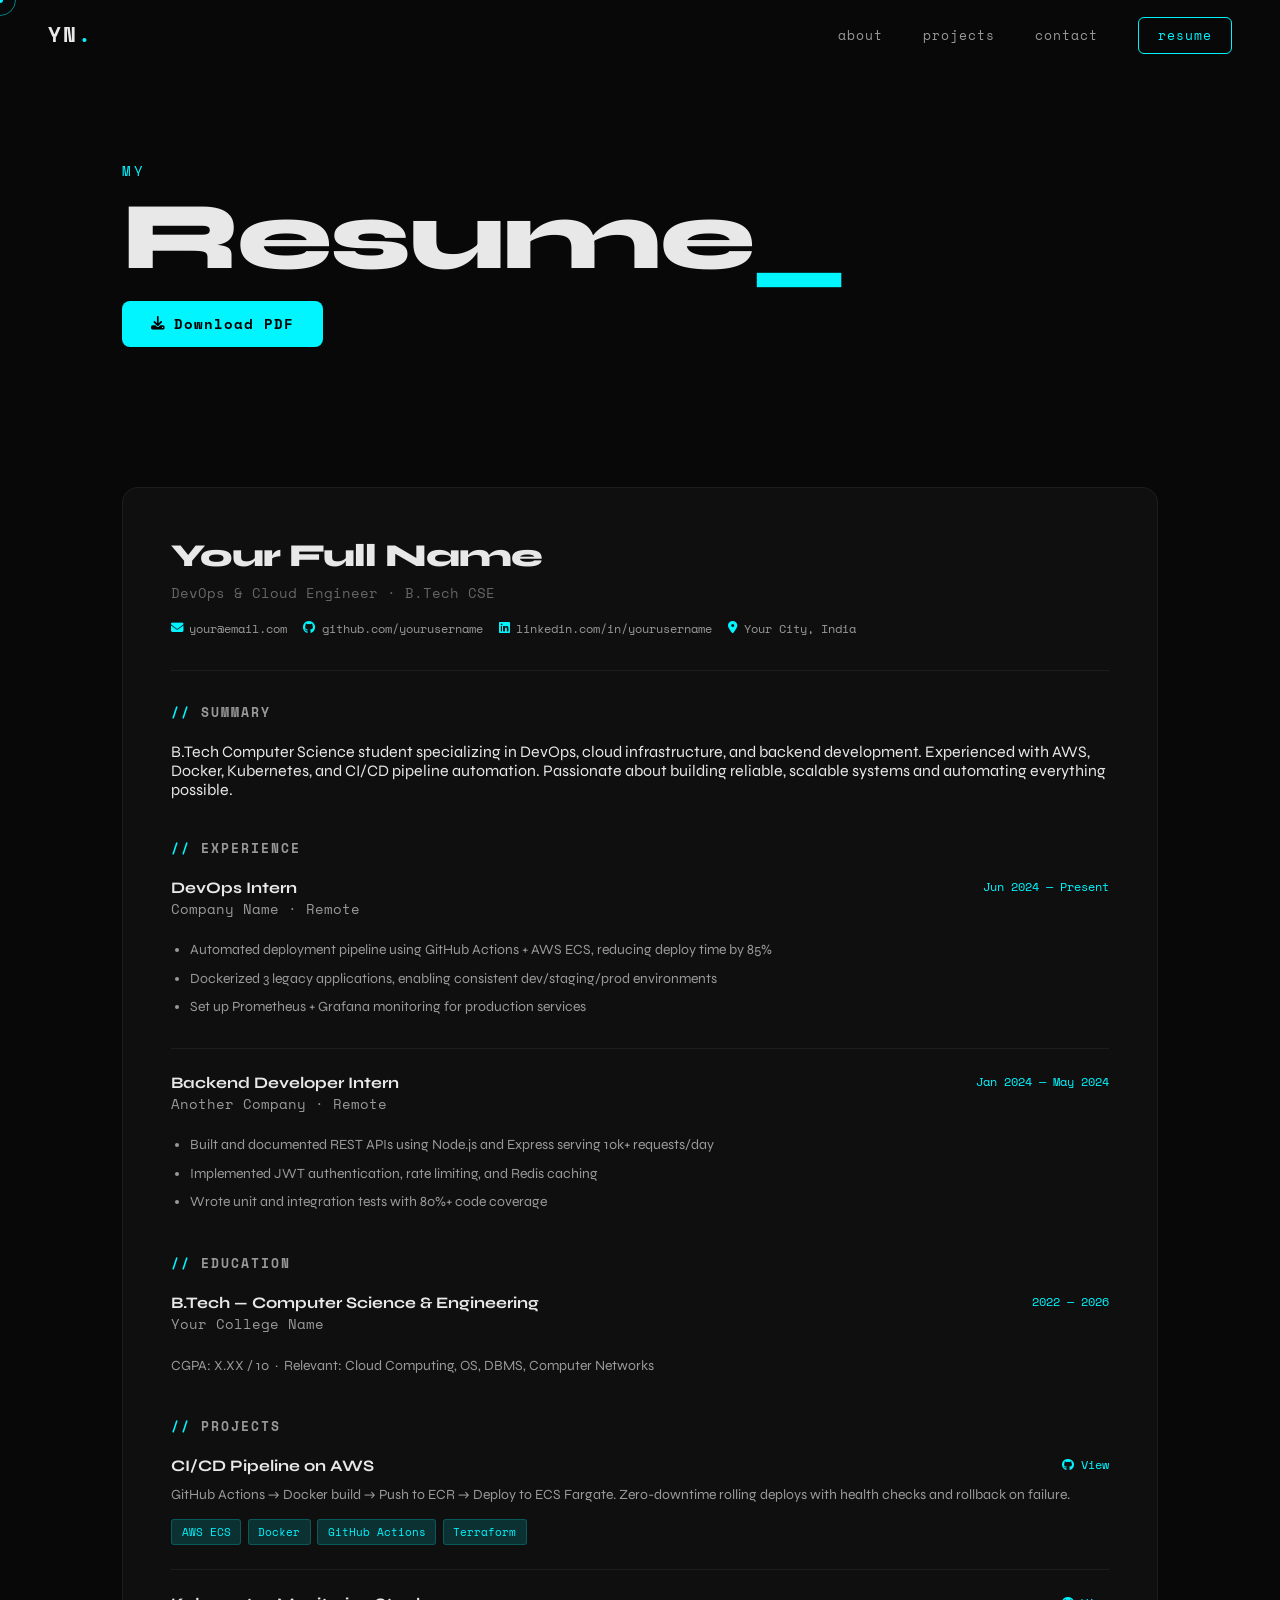
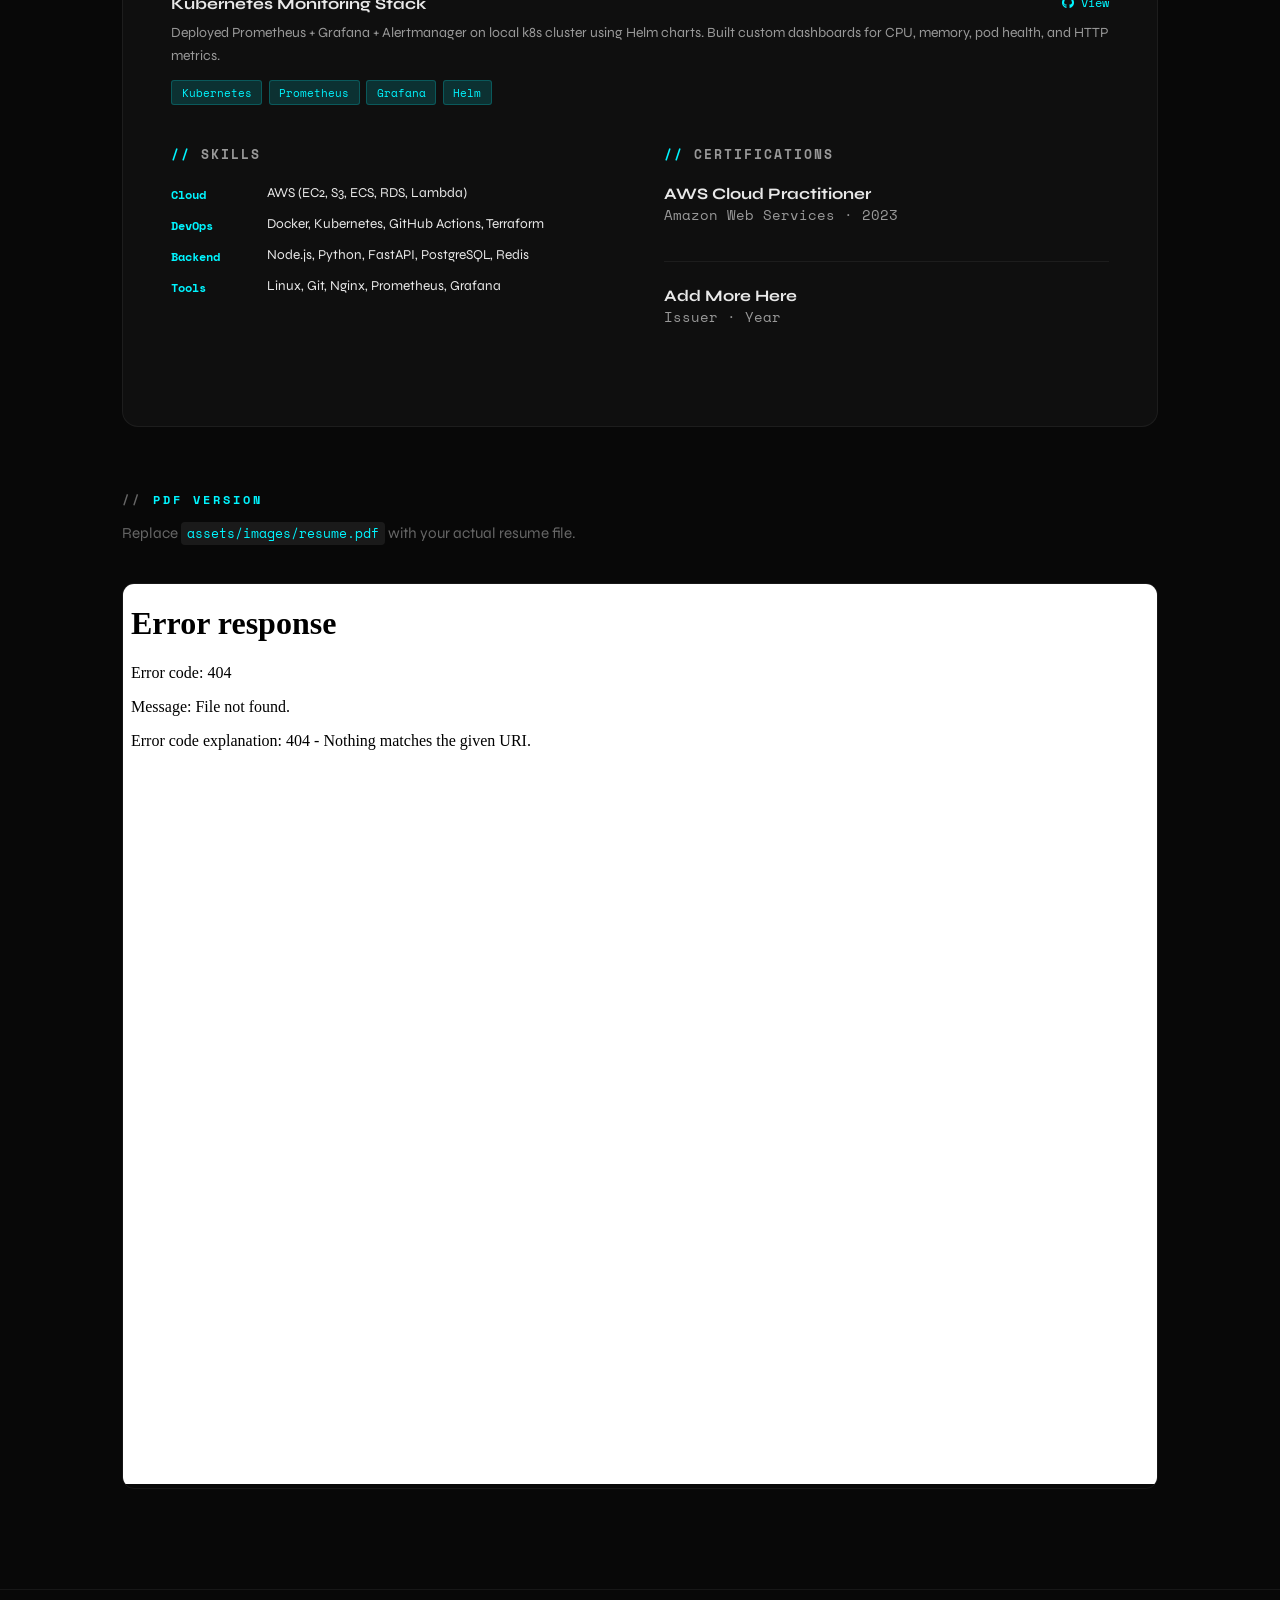
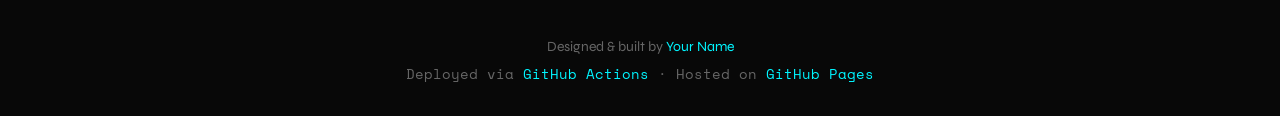
==== resume.html @ 1a499c19 "Update" ====
<!DOCTYPE html>
<html lang="en">
<head>
  <meta charset="UTF-8"/>
  <meta name="viewport" content="width=device-width, initial-scale=1.0"/>
  <title>Resume — Your Name</title>
  <link rel="stylesheet" href="assets/css/style.css"/>
  <link rel="preconnect" href="https://fonts.googleapis.com">
  <link href="https://fonts.googleapis.com/css2?family=Space+Mono:wght@400;700&family=Syne:wght@400;600;700;800&display=swap" rel="stylesheet">
  <link rel="stylesheet" href="https://cdnjs.cloudflare.com/ajax/libs/font-awesome/6.5.0/css/all.min.css"/>
</head>
<body>

  <div class="cursor-dot"></div>
  <div class="cursor-outline"></div>

  <!-- NAV -->
  <nav class="navbar" id="navbar">
    <a href="index.html" class="nav-logo">YN<span class="dot">.</span></a>
    <ul class="nav-links">
      <li><a href="index.html#about">about</a></li>
      <li><a href="index.html#projects">projects</a></li>
      <li><a href="index.html#contact">contact</a></li>
      <li><a href="resume.html" class="nav-resume-btn active">resume</a></li>
    </ul>
    <div class="hamburger" id="hamburger">
      <span></span><span></span><span></span>
    </div>
  </nav>

  <!-- RESUME PAGE HEADER -->
  <div class="resume-page-hero">
    <div class="container">
      <p class="hero-greeting reveal-up">my</p>
      <h1 class="hero-name reveal-up delay-1">Resume<span class="cursor-blink">_</span></h1>
      <a href="assets/images/resume.pdf" download class="btn btn-primary reveal-up delay-2">
        <i class="fas fa-download"></i> Download PDF
      </a>
    </div>
  </div>

  <div class="resume-wrapper">
    <div class="container">

      <!-- ===== HTML RESUME ===== -->
      <div class="resume-html reveal-up">

        <div class="resume-header-card">
          <h2>Your Full Name</h2>
          <p class="resume-role">DevOps & Cloud Engineer · B.Tech CSE</p>
          <div class="resume-contacts">
            <span><i class="fas fa-envelope"></i> your@email.com</span>
            <span><i class="fab fa-github"></i> github.com/yourusername</span>
            <span><i class="fab fa-linkedin"></i> linkedin.com/in/yourusername</span>
            <span><i class="fas fa-map-marker-alt"></i> Your City, India</span>
          </div>
        </div>

        <div class="resume-section">
          <h3 class="resume-section-title"><span class="neon">//</span> Summary</h3>
          <p>B.Tech Computer Science student specializing in DevOps, cloud infrastructure, and backend development. Experienced with AWS, Docker, Kubernetes, and CI/CD pipeline automation. Passionate about building reliable, scalable systems and automating everything possible.</p>
        </div>

        <div class="resume-section">
          <h3 class="resume-section-title"><span class="neon">//</span> Experience</h3>

          <div class="resume-item">
            <div class="resume-item-header">
              <div>
                <h4>DevOps Intern</h4>
                <p class="resume-company">Company Name · Remote</p>
              </div>
              <span class="resume-date">Jun 2024 — Present</span>
            </div>
            <ul>
              <li>Automated deployment pipeline using GitHub Actions + AWS ECS, reducing deploy time by 85%</li>
              <li>Dockerized 3 legacy applications, enabling consistent dev/staging/prod environments</li>
              <li>Set up Prometheus + Grafana monitoring for production services</li>
            </ul>
          </div>

          <div class="resume-item">
            <div class="resume-item-header">
              <div>
                <h4>Backend Developer Intern</h4>
                <p class="resume-company">Another Company · Remote</p>
              </div>
              <span class="resume-date">Jan 2024 — May 2024</span>
            </div>
            <ul>
              <li>Built and documented REST APIs using Node.js and Express serving 10k+ requests/day</li>
              <li>Implemented JWT authentication, rate limiting, and Redis caching</li>
              <li>Wrote unit and integration tests with 80%+ code coverage</li>
            </ul>
          </div>
        </div>

        <div class="resume-section">
          <h3 class="resume-section-title"><span class="neon">//</span> Education</h3>
          <div class="resume-item">
            <div class="resume-item-header">
              <div>
                <h4>B.Tech — Computer Science & Engineering</h4>
                <p class="resume-company">Your College Name</p>
              </div>
              <span class="resume-date">2022 — 2026</span>
            </div>
            <p>CGPA: X.XX / 10 &nbsp;·&nbsp; Relevant: Cloud Computing, OS, DBMS, Computer Networks</p>
          </div>
        </div>

        <div class="resume-section">
          <h3 class="resume-section-title"><span class="neon">//</span> Projects</h3>

          <div class="resume-item">
            <div class="resume-item-header">
              <h4>CI/CD Pipeline on AWS</h4>
              <a href="https://github.com/yourusername/project" target="_blank" class="neon small-link"><i class="fab fa-github"></i> View</a>
            </div>
            <p>GitHub Actions → Docker build → Push to ECR → Deploy to ECS Fargate. Zero-downtime rolling deploys with health checks and rollback on failure.</p>
            <div class="resume-tags"><span>AWS ECS</span><span>Docker</span><span>GitHub Actions</span><span>Terraform</span></div>
          </div>

          <div class="resume-item">
            <div class="resume-item-header">
              <h4>Kubernetes Monitoring Stack</h4>
              <a href="https://github.com/yourusername/project" target="_blank" class="neon small-link"><i class="fab fa-github"></i> View</a>
            </div>
            <p>Deployed Prometheus + Grafana + Alertmanager on local k8s cluster using Helm charts. Built custom dashboards for CPU, memory, pod health, and HTTP metrics.</p>
            <div class="resume-tags"><span>Kubernetes</span><span>Prometheus</span><span>Grafana</span><span>Helm</span></div>
          </div>

        </div>

        <div class="resume-section two-col">
          <div>
            <h3 class="resume-section-title"><span class="neon">//</span> Skills</h3>
            <div class="resume-skills">
              <div class="skill-row"><span class="skill-label">Cloud</span><span>AWS (EC2, S3, ECS, RDS, Lambda)</span></div>
              <div class="skill-row"><span class="skill-label">DevOps</span><span>Docker, Kubernetes, GitHub Actions, Terraform</span></div>
              <div class="skill-row"><span class="skill-label">Backend</span><span>Node.js, Python, FastAPI, PostgreSQL, Redis</span></div>
              <div class="skill-row"><span class="skill-label">Tools</span><span>Linux, Git, Nginx, Prometheus, Grafana</span></div>
            </div>
          </div>
          <div>
            <h3 class="resume-section-title"><span class="neon">//</span> Certifications</h3>
            <div class="resume-item">
              <h4>AWS Cloud Practitioner</h4>
              <p class="resume-company">Amazon Web Services · 2023</p>
            </div>
            <div class="resume-item">
              <h4>Add More Here</h4>
              <p class="resume-company">Issuer · Year</p>
            </div>
          </div>
        </div>

      </div>

      <!-- ===== PDF EMBED ===== -->
      <div class="pdf-section reveal-up">
        <h3 class="section-tag">PDF Version</h3>
        <p class="contact-sub">Replace <code>assets/images/resume.pdf</code> with your actual resume file.</p>
        <div class="pdf-embed-wrapper">
          <iframe
            src="assets/images/resume.pdf"
            class="pdf-embed"
            title="Resume PDF">
            <p>Your browser doesn't support PDF embed. <a href="assets/images/resume.pdf" class="neon">Download it here.</a></p>
          </iframe>
        </div>
      </div>

    </div>
  </div>

  <footer class="footer">
    <div class="container">
      <p>Designed & built by <span class="neon">Your Name</span></p>
      <p class="footer-sub">Deployed via <span class="neon">GitHub Actions</span> · Hosted on <span class="neon">GitHub Pages</span></p>
    </div>
  </footer>

  <script src="assets/js/main.js"></script>
</body>
</html>
---- assets/css/style.css ----
/* =============================================
   PORTFOLIO — Dark Minimal + Neon Cyan
   ============================================= */

:root {
  --bg: #080808;
  --bg2: #0f0f0f;
  --bg3: #141414;
  --surface: #1a1a1a;
  --border: rgba(255, 255, 255, 0.06);
  --text: #e8e8e8;
  --text-muted: #666;
  --text-dim: #999;
  --neon: #00f5ff;
  --neon-dim: rgba(0, 245, 255, 0.15);
  --neon-glow: 0 0 20px rgba(0, 245, 255, 0.4);
  --font-display: 'Syne', sans-serif;
  --font-mono: 'Space Mono', monospace;
  --transition: 0.3s cubic-bezier(0.4, 0, 0.2, 1);
  --radius: 12px;
}

*,
*::before,
*::after {
  box-sizing: border-box;
  margin: 0;
  padding: 0;
}

html {
  scroll-behavior: smooth;
  font-size: 16px;
}

body {
  background: var(--bg);
  color: var(--text);
  font-family: var(--font-display);
  overflow-x: hidden;
  cursor: none;
}

a {
  text-decoration: none;
  color: inherit;
}

ul {
  list-style: none;
}

img {
  max-width: 100%;
  display: block;
}

code {
  font-family: var(--font-mono);
  font-size: 0.85em;
  background: var(--surface);
  padding: 2px 6px;
  border-radius: 4px;
  color: var(--neon);
}

.container {
  max-width: 1100px;
  margin: 0 auto;
  padding: 0 2rem;
}

.section-pad {
  padding: 100px 0;
}

.neon {
  color: var(--neon);
}

/* ===== CUSTOM CURSOR ===== */
.cursor-dot {
  width: 6px;
  height: 6px;
  background: var(--neon);
  border-radius: 50%;
  position: fixed;
  top: 0;
  left: 0;
  pointer-events: none;
  z-index: 9999;
  transform: translate(-50%, -50%);
  transition: none;
  box-shadow: var(--neon-glow);
}

.cursor-outline {
  width: 32px;
  height: 32px;
  border: 1.5px solid rgba(0, 245, 255, 0.5);
  border-radius: 50%;
  position: fixed;
  top: 0;
  left: 0;
  pointer-events: none;
  z-index: 9998;
  transform: translate(-50%, -50%);
  transition: all 0.12s ease;
}

/* ===== NAVBAR ===== */
.navbar {
  position: fixed;
  top: 0;
  left: 0;
  right: 0;
  z-index: 1000;
  display: flex;
  align-items: center;
  justify-content: space-between;
  padding: 1.2rem 3rem;
  background: transparent;
  transition: background var(--transition), backdrop-filter var(--transition), border-bottom var(--transition);
}

.navbar.scrolled {
  background: rgba(8, 8, 8, 0.9);
  backdrop-filter: blur(20px);
  border-bottom: 1px solid var(--border);
}

.nav-logo {
  font-family: var(--font-mono);
  font-size: 1.3rem;
  font-weight: 700;
  letter-spacing: 2px;
  color: var(--text);
}

.nav-logo .dot {
  color: var(--neon);
}

.nav-links {
  display: flex;
  align-items: center;
  gap: 2.5rem;
}

.nav-links a {
  font-family: var(--font-mono);
  font-size: 0.8rem;
  color: var(--text-dim);
  letter-spacing: 1px;
  transition: color var(--transition);
  position: relative;
}

.nav-links a::after {
  content: '';
  position: absolute;
  bottom: -4px;
  left: 0;
  right: 0;
  height: 1px;
  background: var(--neon);
  transform: scaleX(0);
  transition: transform var(--transition);
  transform-origin: left;
}

.nav-links a:hover,
.nav-links a.active {
  color: var(--text);
}

.nav-links a:hover::after {
  transform: scaleX(1);
}

.nav-resume-btn {
  border: 1px solid var(--neon) !important;
  color: var(--neon) !important;
  padding: 0.5rem 1.2rem !important;
  border-radius: 6px;
  transition: background var(--transition), box-shadow var(--transition) !important;
}

.nav-resume-btn:hover {
  background: var(--neon-dim) !important;
  box-shadow: var(--neon-glow) !important;
}

.nav-resume-btn::after {
  display: none !important;
}

.hamburger {
  display: none;
  flex-direction: column;
  gap: 5px;
  cursor: pointer;
}

.hamburger span {
  width: 24px;
  height: 1.5px;
  background: var(--text);
  display: block;
  transition: var(--transition);
}

/* ===== HERO ===== */
.hero {
  position: relative;
  min-height: 100vh;
  display: flex;
  align-items: center;
  overflow: hidden;
  padding: 0 2rem;
}

#particles-canvas {
  position: absolute;
  inset: 0;
  z-index: 0;
  pointer-events: none;
}

.hero-content {
  max-width: 800px;
  margin: 0 auto;
  position: relative;
  z-index: 1;
  padding-top: 80px;
}

.hero-greeting {
  font-family: var(--font-mono);
  font-size: 0.9rem;
  color: var(--neon);
  letter-spacing: 3px;
  text-transform: uppercase;
  margin-bottom: 0.5rem;
}

.hero-name {
  font-family: var(--font-display);
  font-size: clamp(3rem, 8vw, 6rem);
  font-weight: 800;
  line-height: 1.0;
  letter-spacing: -2px;
  color: var(--text);
  margin-bottom: 1rem;
}

.cursor-blink {
  color: var(--neon);
  animation: blink 1s infinite;
}

@keyframes blink {

  0%,
  100% {
    opacity: 1;
  }

  50% {
    opacity: 0;
  }
}

.hero-roles {
  font-family: var(--font-mono);
  font-size: 1.1rem;
  color: var(--text-dim);
  margin-bottom: 1.5rem;
  min-height: 2rem;
}

.typed-text {
  color: var(--neon);
}

.typing-cursor-text::after {
  content: '|';
  animation: blink 0.7s infinite;
  color: var(--neon);
}

.hero-desc {
  max-width: 560px;
  font-size: 1rem;
  color: var(--text-dim);
  line-height: 1.8;
  margin-bottom: 2.5rem;
  font-weight: 400;
}

.hero-cta {
  display: flex;
  gap: 1rem;
  flex-wrap: wrap;
  margin-bottom: 2.5rem;
}

.btn {
  display: inline-flex;
  align-items: center;
  gap: 0.5rem;
  padding: 0.8rem 1.8rem;
  border-radius: 8px;
  font-family: var(--font-mono);
  font-size: 0.85rem;
  font-weight: 700;
  letter-spacing: 1px;
  transition: all var(--transition);
  cursor: pointer;
  border: none;
}

.btn-primary {
  background: var(--neon);
  color: #000;
}

.btn-primary:hover {
  background: #fff;
  box-shadow: 0 0 30px rgba(0, 245, 255, 0.5);
  transform: translateY(-2px);
}

.btn-ghost {
  background: transparent;
  color: var(--neon);
  border: 1px solid var(--neon);
}

.btn-ghost:hover {
  background: var(--neon-dim);
  box-shadow: var(--neon-glow);
  transform: translateY(-2px);
}

.hero-socials {
  display: flex;
  gap: 1.5rem;
}

.hero-socials a {
  font-size: 1.2rem;
  color: var(--text-muted);
  transition: color var(--transition), transform var(--transition);
}

.hero-socials a:hover {
  color: var(--neon);
  transform: translateY(-3px);
}

.scroll-indicator {
  position: absolute;
  bottom: 2.5rem;
  left: 50%;
  transform: translateX(-50%);
  display: flex;
  flex-direction: column;
  align-items: center;
  gap: 0.5rem;
  font-family: var(--font-mono);
  font-size: 0.65rem;
  letter-spacing: 3px;
  color: var(--text-muted);
  text-transform: uppercase;
  z-index: 1;
  animation: fadeInUp 1s 2s both;
}

.scroll-line {
  width: 1px;
  height: 50px;
  background: linear-gradient(to bottom, var(--neon), transparent);
  animation: scrollPulse 2s ease-in-out infinite;
}

@keyframes scrollPulse {

  0%,
  100% {
    opacity: 0.3;
  }

  50% {
    opacity: 1;
  }
}

/* ===== SECTION COMMON ===== */
.section-tag {
  font-family: var(--font-mono);
  font-size: 0.72rem;
  color: var(--neon);
  letter-spacing: 3px;
  text-transform: uppercase;
  margin-bottom: 1rem;
  display: flex;
  align-items: center;
  gap: 0.7rem;
}

.section-tag::before {
  content: '//';
  color: var(--text-muted);
}

.section-title {
  font-size: clamp(1.8rem, 4vw, 2.8rem);
  font-weight: 800;
  letter-spacing: -1px;
  margin-bottom: 3rem;
  line-height: 1.1;
}

/* ===== ABOUT ===== */
.about {
  background: var(--bg);
}

.about-grid {
  display: grid;
  grid-template-columns: 1fr 1fr;
  gap: 5rem;
  align-items: center;
  margin-top: 2rem;
}

.about-text h2 {
  font-size: clamp(1.8rem, 3.5vw, 2.5rem);
  font-weight: 800;
  line-height: 1.2;
  letter-spacing: -1px;
  margin-bottom: 1.5rem;
}

.about-text p {
  color: var(--text-dim);
  line-height: 1.9;
  margin-bottom: 1rem;
  font-size: 0.95rem;
}

.about-stats {
  display: flex;
  gap: 2rem;
  margin-top: 2rem;
  padding-top: 2rem;
  border-top: 1px solid var(--border);
}

.stat {
  display: flex;
  flex-direction: column;
  gap: 0.25rem;
}

.stat-num {
  font-size: 2rem;
  font-weight: 800;
  font-family: var(--font-mono);
}

.stat-label {
  font-size: 0.75rem;
  color: var(--text-muted);
  letter-spacing: 1px;
}

/* Terminal Card */
.terminal-card {
  background: var(--bg3);
  border: 1px solid var(--border);
  border-radius: var(--radius);
  overflow: hidden;
  box-shadow: 0 20px 60px rgba(0, 0, 0, 0.5);
  transition: transform var(--transition), box-shadow var(--transition);
}

.terminal-card:hover {
  transform: translateY(-5px);
  box-shadow: 0 30px 80px rgba(0, 0, 0, 0.6), 0 0 0 1px rgba(0, 245, 255, 0.1);
}

.terminal-header {
  background: #1c1c1c;
  padding: 0.75rem 1rem;
  display: flex;
  align-items: center;
  gap: 0.4rem;
  border-bottom: 1px solid var(--border);
}

.t-dot {
  width: 12px;
  height: 12px;
  border-radius: 50%;
}

.t-dot.red {
  background: #ff5f57;
}

.t-dot.yellow {
  background: #ffbd2e;
}

.t-dot.green {
  background: #28c840;
}

.t-title {
  font-family: var(--font-mono);
  font-size: 0.75rem;
  color: var(--text-muted);
  margin-left: 0.5rem;
}

.terminal-body {
  padding: 1.5rem;
  font-family: var(--font-mono);
  font-size: 0.85rem;
  line-height: 2;
}

.t-prompt {
  color: var(--neon);
  margin-right: 0.5rem;
}

.t-output {
  color: var(--text-dim);
  padding-left: 1.2rem;
}

.t-cursor {
  color: var(--neon);
  animation: blink 1s infinite;
}

/* ===== SKILLS ===== */
.skills {
  background: var(--bg2);
}

.skills-grid {
  display: grid;
  grid-template-columns: repeat(2, 1fr);
  gap: 1.5rem;
}

.skill-category {
  background: var(--surface);
  border: 1px solid var(--border);
  border-radius: var(--radius);
  padding: 1.8rem;
  transition: border-color var(--transition), transform var(--transition);
}

.skill-category:hover {
  border-color: rgba(0, 245, 255, 0.25);
  transform: translateY(-3px);
}

.skill-category h3 {
  font-family: var(--font-mono);
  font-size: 0.8rem;
  color: var(--text-dim);
  letter-spacing: 2px;
  text-transform: uppercase;
  margin-bottom: 1.2rem;
  display: flex;
  align-items: center;
  gap: 0.5rem;
}

.skill-category h3 i {
  color: var(--neon);
  font-size: 0.9rem;
}

.skill-tags {
  display: flex;
  flex-wrap: wrap;
  gap: 0.6rem;
}

.tag {
  font-family: var(--font-mono);
  font-size: 0.75rem;
  padding: 0.35rem 0.8rem;
  border-radius: 4px;
  background: var(--bg3);
  border: 1px solid var(--border);
  color: var(--text-dim);
  transition: all var(--transition);
}

.tag:hover {
  color: var(--text);
  border-color: var(--text-muted);
}

.neon-tag {
  color: var(--neon);
  border-color: rgba(0, 245, 255, 0.3);
  background: rgba(0, 245, 255, 0.05);
}

.neon-tag:hover {
  background: rgba(0, 245, 255, 0.12);
  box-shadow: var(--neon-glow);
}

/* ===== PROJECTS ===== */
.projects {
  background: var(--bg);
}

.projects-grid {
  display: grid;
  grid-template-columns: repeat(auto-fill, minmax(320px, 1fr));
  gap: 1.5rem;
}

.project-card {
  background: var(--surface);
  border: 1px solid var(--border);
  border-radius: var(--radius);
  padding: 2rem;
  transition: border-color var(--transition), transform var(--transition), box-shadow var(--transition);
  display: flex;
  flex-direction: column;
  position: relative;
  overflow: hidden;
}

.project-card::before {
  content: '';
  position: absolute;
  top: 0;
  left: 0;
  right: 0;
  height: 1px;
  background: linear-gradient(to right, transparent, var(--neon), transparent);
  transform: scaleX(0);
  transition: transform 0.4s ease;
}

.project-card:hover {
  border-color: rgba(0, 245, 255, 0.2);
  transform: translateY(-6px);
  box-shadow: 0 20px 50px rgba(0, 0, 0, 0.5);
}

.project-card:hover::before {
  transform: scaleX(1);
}

.project-header {
  display: flex;
  justify-content: space-between;
  align-items: center;
  margin-bottom: 1.2rem;
}

.project-icon {
  font-size: 1.5rem;
  color: var(--neon);
}

.project-links {
  display: flex;
  gap: 0.8rem;
}

.project-links a {
  color: var(--text-muted);
  font-size: 1rem;
  transition: color var(--transition);
}

.project-links a:hover {
  color: var(--neon);
}

.project-title {
  font-size: 1.1rem;
  font-weight: 700;
  margin-bottom: 0.75rem;
  letter-spacing: -0.3px;
}

.project-desc {
  font-size: 0.875rem;
  color: var(--text-dim);
  line-height: 1.7;
  margin-bottom: 1.5rem;
  flex: 1;
}

.project-tags {
  display: flex;
  flex-wrap: wrap;
  gap: 0.5rem;
  margin-top: auto;
}

.project-tags span {
  font-family: var(--font-mono);
  font-size: 0.7rem;
  padding: 0.25rem 0.65rem;
  border-radius: 3px;
  background: var(--neon-dim);
  color: var(--neon);
  border: 1px solid rgba(0, 245, 255, 0.2);
}

.projects-more {
  text-align: center;
  margin-top: 3rem;
}

/* ===== EXPERIENCE / TIMELINE ===== */
.experience {
  background: var(--bg2);
}

.timeline {
  position: relative;
  padding-left: 2rem;
  margin-top: 2rem;
}

.timeline::before {
  content: '';
  position: absolute;
  left: 0;
  top: 0;
  bottom: 0;
  width: 1px;
  background: linear-gradient(to bottom, var(--neon), transparent);
}

.timeline-item {
  position: relative;
  padding-bottom: 3rem;
  padding-left: 2rem;
}

.timeline-dot {
  position: absolute;
  left: -2.4rem;
  top: 0.25rem;
  width: 12px;
  height: 12px;
  border-radius: 50%;
  background: var(--neon);
  box-shadow: 0 0 12px rgba(0, 245, 255, 0.6);
  transition: transform var(--transition);
}

.timeline-item:hover .timeline-dot {
  transform: scale(1.5);
}

.timeline-content {
  background: var(--surface);
  border: 1px solid var(--border);
  border-radius: var(--radius);
  padding: 1.5rem 2rem;
  transition: border-color var(--transition);
}

.timeline-item:hover .timeline-content {
  border-color: rgba(0, 245, 255, 0.2);
}

.timeline-date {
  font-family: var(--font-mono);
  font-size: 0.72rem;
  color: var(--neon);
  letter-spacing: 1px;
  display: block;
  margin-bottom: 0.5rem;
}

.timeline-content h3 {
  font-size: 1.05rem;
  font-weight: 700;
  margin-bottom: 0.25rem;
}

.timeline-company {
  font-family: var(--font-mono);
  font-size: 0.8rem;
  color: var(--text-muted);
  margin-bottom: 0.75rem;
}

.timeline-content p {
  font-size: 0.875rem;
  color: var(--text-dim);
  line-height: 1.7;
  margin-bottom: 1rem;
}

.timeline-tags {
  display: flex;
  flex-wrap: wrap;
  gap: 0.5rem;
}

.timeline-tags span {
  font-family: var(--font-mono);
  font-size: 0.7rem;
  padding: 0.2rem 0.6rem;
  background: var(--bg3);
  border: 1px solid var(--border);
  border-radius: 3px;
  color: var(--text-muted);
}

/* ===== GITHUB STATS ===== */
.github-stats {
  background: var(--bg);
}

.stats-grid {
  display: flex;
  gap: 1.5rem;
  flex-wrap: wrap;
  justify-content: center;
}

.github-stat-img {
  border-radius: var(--radius);
  border: 1px solid var(--border);
  transition: border-color var(--transition);
  max-width: 100%;
}

.github-stat-img:hover {
  border-color: rgba(0, 245, 255, 0.3);
}

/* ===== CONTACT ===== */
.contact {
  background: var(--bg2);
  text-align: center;
}

.contact-sub {
  color: var(--text-muted);
  font-size: 0.95rem;
  margin-bottom: 2.5rem;
}

.contact-links {
  display: flex;
  gap: 1.5rem;
  justify-content: center;
  flex-wrap: wrap;
}

.contact-card {
  display: flex;
  align-items: center;
  gap: 0.75rem;
  padding: 1.2rem 2rem;
  background: var(--surface);
  border: 1px solid var(--border);
  border-radius: var(--radius);
  font-family: var(--font-mono);
  font-size: 0.85rem;
  color: var(--text-dim);
  transition: all var(--transition);
  min-width: 180px;
}

.contact-card i {
  color: var(--neon);
  font-size: 1rem;
}

.contact-card:hover {
  border-color: var(--neon);
  color: var(--text);
  transform: translateY(-3px);
  box-shadow: var(--neon-glow);
}

/* ===== FOOTER ===== */
.footer {
  padding: 3rem 0 2rem;
  text-align: center;
  border-top: 1px solid var(--border);
}

.footer p {
  color: var(--text-muted);
  font-size: 0.875rem;
}

.footer-sub {
  margin-top: 0.5rem;
  font-family: var(--font-mono);
  font-size: 0.75rem;
}

/* ===== RESUME PAGE ===== */
.resume-page-hero {
  padding: 160px 0 80px;
  background: var(--bg);
}

.resume-wrapper {
  padding: 60px 0 100px;
  background: var(--bg);
}

.resume-html {
  background: var(--bg2);
  border: 1px solid var(--border);
  border-radius: 16px;
  padding: 3rem;
  margin-bottom: 4rem;
}

.resume-header-card {
  padding-bottom: 2rem;
  margin-bottom: 2rem;
  border-bottom: 1px solid var(--border);
}

.resume-header-card h2 {
  font-size: 2rem;
  font-weight: 800;
  letter-spacing: -1px;
  margin-bottom: 0.5rem;
}

.resume-role {
  color: var(--text-muted);
  font-family: var(--font-mono);
  font-size: 0.85rem;
  margin-bottom: 1rem;
}

.resume-contacts {
  display: flex;
  flex-wrap: wrap;
  gap: 1rem;
}

.resume-contacts span {
  font-family: var(--font-mono);
  font-size: 0.78rem;
  color: var(--text-dim);
  display: flex;
  align-items: center;
  gap: 0.4rem;
}

.resume-contacts i {
  color: var(--neon);
}

.resume-section {
  margin-bottom: 2.5rem;
}

.resume-section.two-col {
  display: grid;
  grid-template-columns: 1fr 1fr;
  gap: 3rem;
}

.resume-section-title {
  font-family: var(--font-mono);
  font-size: 0.8rem;
  letter-spacing: 2px;
  text-transform: uppercase;
  color: var(--text-dim);
  margin-bottom: 1.25rem;
}

.resume-item {
  margin-bottom: 1.5rem;
  padding-bottom: 1.5rem;
  border-bottom: 1px solid var(--border);
}

.resume-item:last-child {
  border-bottom: none;
  padding-bottom: 0;
  margin-bottom: 0;
}

.resume-item-header {
  display: flex;
  justify-content: space-between;
  align-items: flex-start;
  margin-bottom: 0.5rem;
}

.resume-item h4 {
  font-size: 1rem;
  font-weight: 700;
}

.resume-company {
  font-family: var(--font-mono);
  font-size: 0.78rem;
  color: var(--text-muted);
  margin-bottom: 0.6rem;
}

.resume-date {
  font-family: var(--font-mono);
  font-size: 0.72rem;
  color: var(--neon);
  white-space: nowrap;
  margin-left: 1rem;
}

.small-link {
  font-family: var(--font-mono);
  font-size: 0.75rem;
}

.resume-item ul {
  padding-left: 1.2rem;
  margin-top: 0.5rem;
}

.resume-item ul li {
  font-size: 0.875rem;
  color: var(--text-dim);
  line-height: 1.7;
  margin-bottom: 0.3rem;
  list-style: disc;
}

.resume-item p {
  font-size: 0.875rem;
  color: var(--text-dim);
  line-height: 1.7;
}

.resume-tags {
  display: flex;
  flex-wrap: wrap;
  gap: 0.4rem;
  margin-top: 0.75rem;
}

.resume-tags span {
  font-family: var(--font-mono);
  font-size: 0.7rem;
  padding: 0.2rem 0.6rem;
  border-radius: 3px;
  background: var(--neon-dim);
  color: var(--neon);
  border: 1px solid rgba(0, 245, 255, 0.2);
}

.resume-skills {
  display: flex;
  flex-direction: column;
  gap: 0.75rem;
}

.skill-row {
  display: grid;
  grid-template-columns: 80px 1fr;
  gap: 1rem;
  font-size: 0.85rem;
}

.skill-label {
  color: var(--neon);
  font-family: var(--font-mono);
  font-size: 0.72rem;
  font-weight: 700;
  padding-top: 2px;
}

.pdf-section {
  margin-top: 2rem;
}

.pdf-embed-wrapper {
  margin-top: 1.5rem;
  border-radius: var(--radius);
  overflow: hidden;
  border: 1px solid var(--border);
}

.pdf-embed {
  width: 100%;
  height: 900px;
  border: none;
  background: #fff;
}

/* ===== SCROLL REVEAL ANIMATIONS ===== */
.reveal-up,
.reveal-fade,
.reveal-left,
.reveal-right {
  opacity: 0;
  transition: opacity 0.7s ease, transform 0.7s ease;
}

.reveal-up {
  transform: translateY(40px);
}

.reveal-fade {
  transform: none;
}

.reveal-left {
  transform: translateX(-40px);
}

.reveal-right {
  transform: translateX(40px);
}

.revealed {
  opacity: 1 !important;
  transform: none !important;
}

.delay-1 {
  transition-delay: 0.1s;
}

.delay-2 {
  transition-delay: 0.2s;
}

.delay-3 {
  transition-delay: 0.3s;
}

.delay-4 {
  transition-delay: 0.4s;
}

.delay-5 {
  transition-delay: 0.5s;
}

@keyframes fadeInUp {
  from {
    opacity: 0;
    transform: translateY(20px);
  }

  to {
    opacity: 1;
    transform: translateY(0);
  }
}

/* ===== RESPONSIVE ===== */
@media (max-width: 900px) {
  .about-grid {
    grid-template-columns: 1fr;
    gap: 3rem;
  }

  .skills-grid {
    grid-template-columns: 1fr;
  }

  .resume-section.two-col {
    grid-template-columns: 1fr;
    gap: 2rem;
  }
}

@media (max-width: 700px) {
  .navbar {
    padding: 1rem 1.5rem;
  }

  .nav-links {
    display: none;
    flex-direction: column;
    position: fixed;
    top: 0;
    right: 0;
    bottom: 0;
    width: 70%;
    background: var(--bg2);
    padding: 5rem 2rem;
    gap: 2rem;
    border-left: 1px solid var(--border);
    transform: translateX(100%);
    transition: transform var(--transition);
    z-index: 999;
  }

  .nav-links.open {
    display: flex;
    transform: translateX(0);
  }

  .hamburger {
    display: flex;
    z-index: 1000;
  }

  .section-pad {
    padding: 70px 0;
  }

  .resume-html {
    padding: 1.5rem;
  }

  .hero-name {
    letter-spacing: -1px;
  }

  .about-stats {
    gap: 1.2rem;
  }

  .pdf-embed {
    height: 500px;
  }

  .resume-item-header {
    flex-direction: column;
  }

  .resume-date {
    margin-left: 0;
    margin-top: 0.25rem;
  }
}
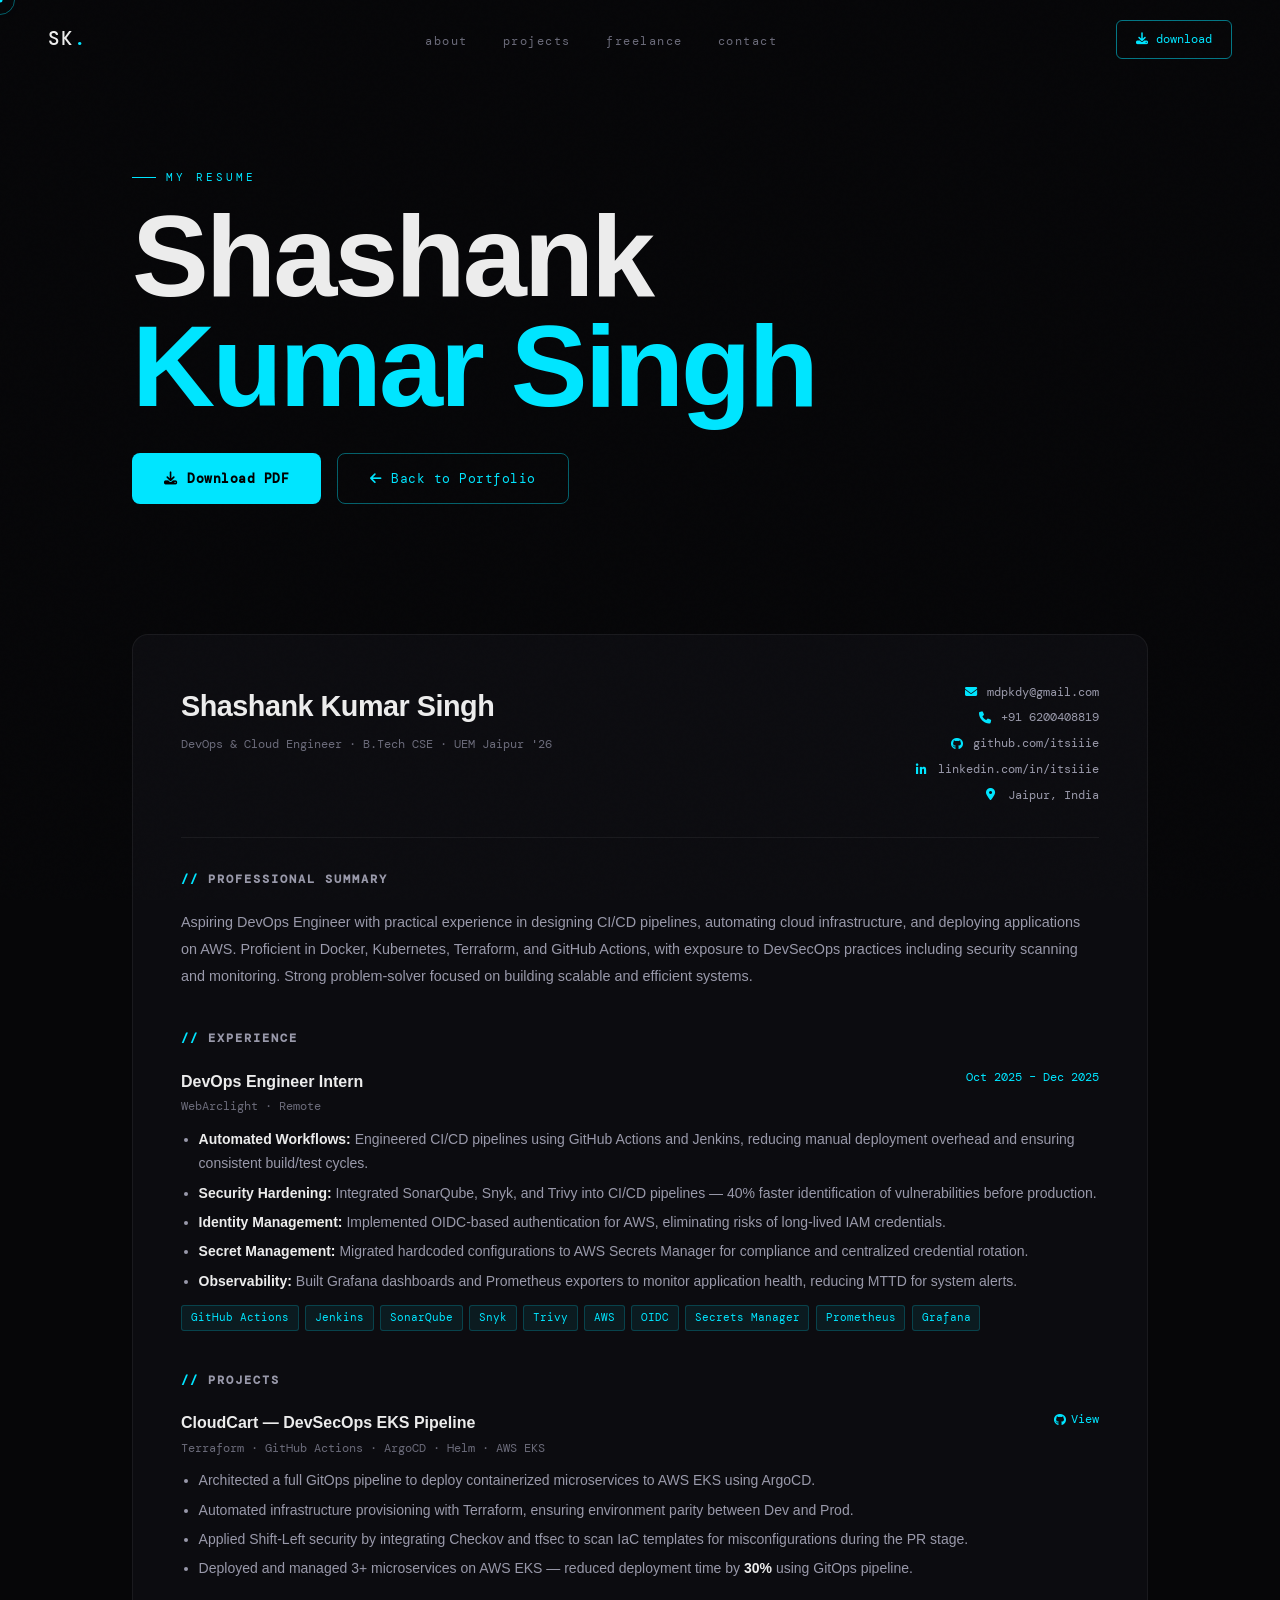
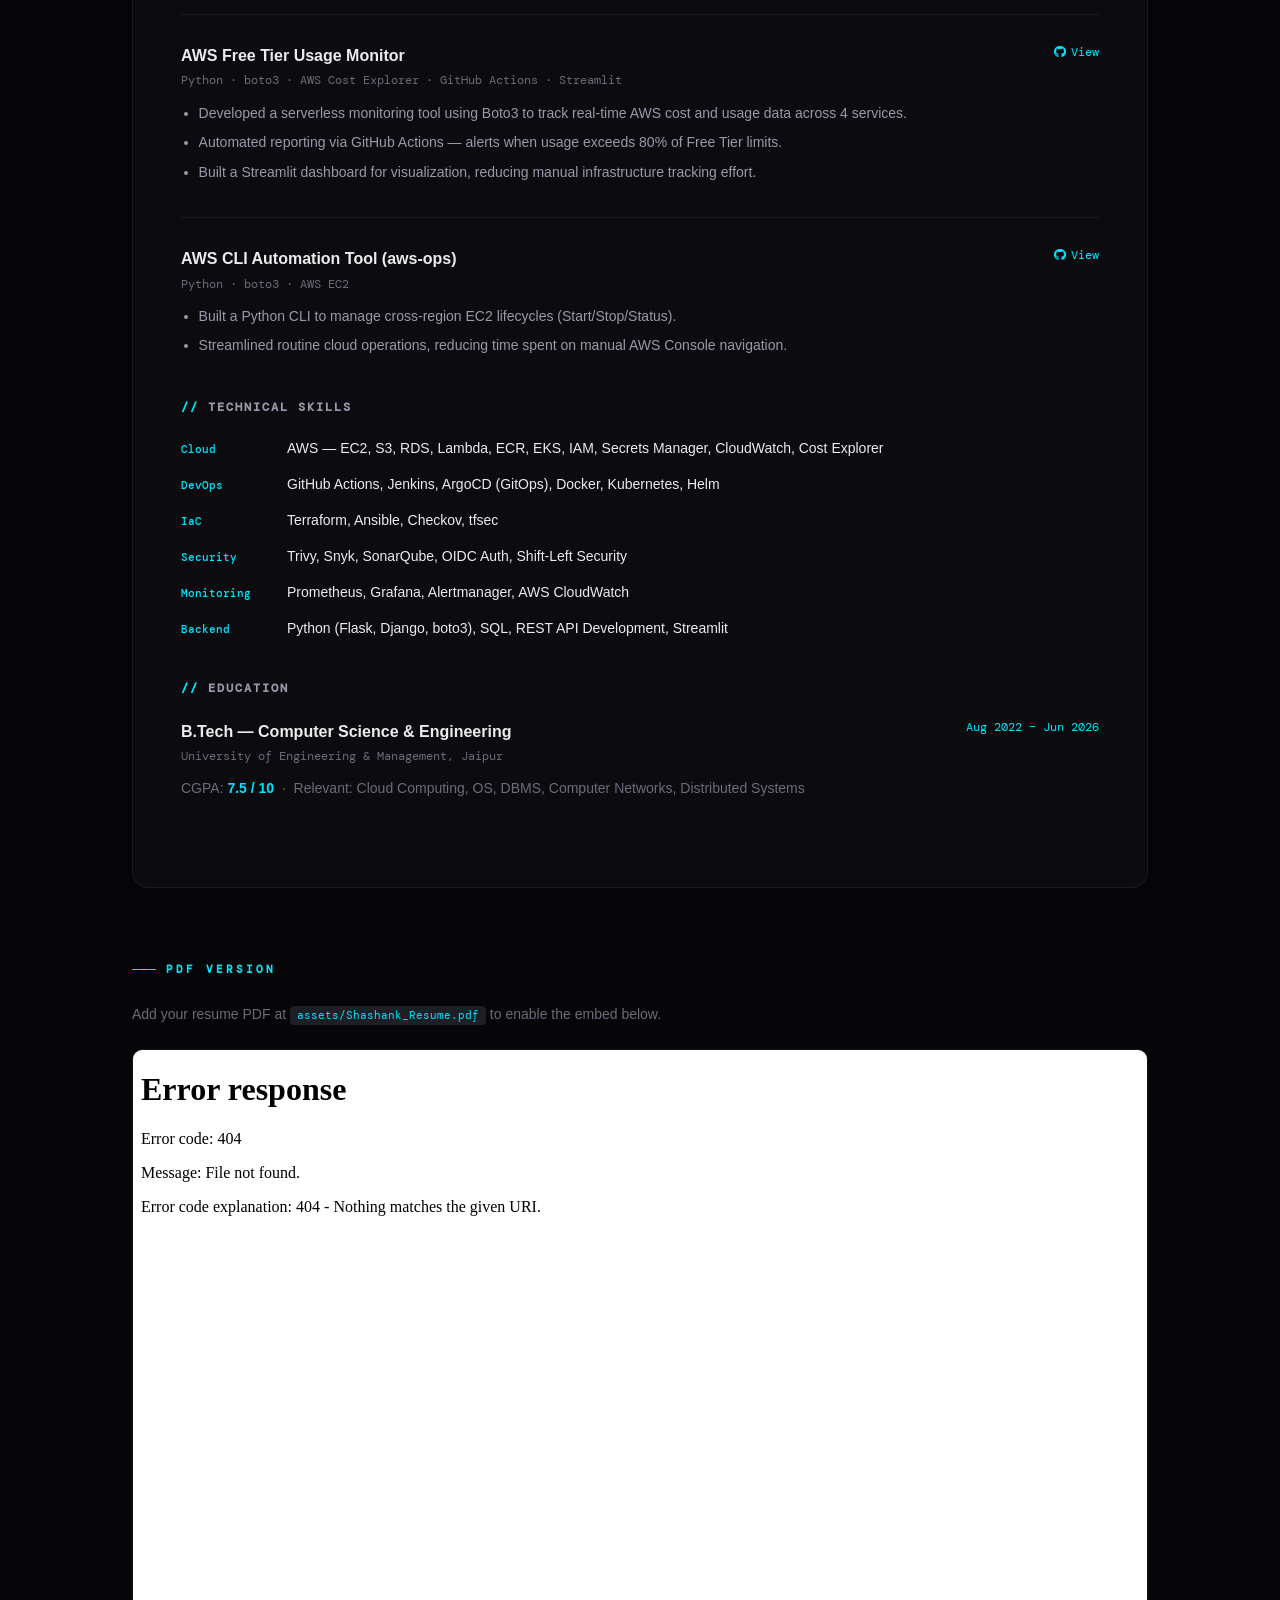
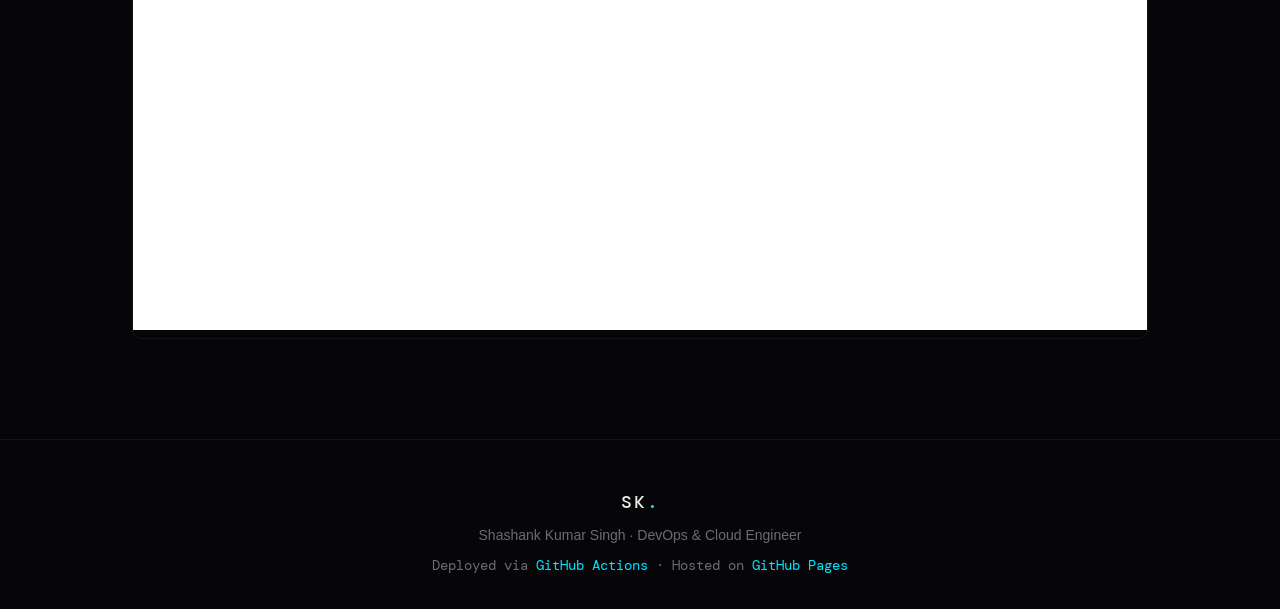
==== commit 55e7dd24: "🚀 launch" ====
--- a/resume.html
+++ b/resume.html
@@ -3,170 +3,215 @@
 <head>
   <meta charset="UTF-8"/>
   <meta name="viewport" content="width=device-width, initial-scale=1.0"/>
-  <title>Resume — Your Name</title>
+  <title>Resume — Shashank Kumar Singh</title>
+  <link rel="preconnect" href="https://fonts.googleapis.com">
+  <link href="https://fonts.googleapis.com/css2?family=DM+Mono:ital,wght@0,300;0,400;0,500;1,400&family=Clash+Display:wght@400;500;600;700&family=Cabinet+Grotesk:wght@300;400;500;700;800&display=swap" rel="stylesheet">
+  <link href="https://api.fontshare.com/v2/css?f[]=clash-display@400,500,600,700&f[]=cabinet-grotesk@300,400,500,700,800&display=swap" rel="stylesheet">
+  <link rel="stylesheet" href="https://cdnjs.cloudflare.com/ajax/libs/font-awesome/6.5.0/css/all.min.css"/>
   <link rel="stylesheet" href="assets/css/style.css"/>
-  <link rel="preconnect" href="https://fonts.googleapis.com">
-  <link href="https://fonts.googleapis.com/css2?family=Space+Mono:wght@400;700&family=Syne:wght@400;600;700;800&display=swap" rel="stylesheet">
-  <link rel="stylesheet" href="https://cdnjs.cloudflare.com/ajax/libs/font-awesome/6.5.0/css/all.min.css"/>
 </head>
 <body>
 
-  <div class="cursor-dot"></div>
-  <div class="cursor-outline"></div>
-
-  <!-- NAV -->
-  <nav class="navbar" id="navbar">
-    <a href="index.html" class="nav-logo">YN<span class="dot">.</span></a>
-    <ul class="nav-links">
+  <div class="noise"></div>
+  <div class="cursor-dot" id="cursorDot"></div>
+  <div class="cursor-ring" id="cursorRing"></div>
+
+  <nav class="nav" id="nav">
+    <a href="index.html" class="nav-brand">SK<span class="accent">.</span></a>
+    <ul class="nav-menu">
       <li><a href="index.html#about">about</a></li>
       <li><a href="index.html#projects">projects</a></li>
+      <li><a href="index.html#freelance">freelance</a></li>
       <li><a href="index.html#contact">contact</a></li>
-      <li><a href="resume.html" class="nav-resume-btn active">resume</a></li>
     </ul>
-    <div class="hamburger" id="hamburger">
-      <span></span><span></span><span></span>
-    </div>
+    <a href="assets/Shashank_Resume.pdf" download class="nav-cta">
+      <i class="fas fa-download"></i> download
+    </a>
+    <button class="nav-burger" id="burger" aria-label="menu">
+      <span></span><span></span>
+    </button>
   </nav>
 
-  <!-- RESUME PAGE HEADER -->
-  <div class="resume-page-hero">
-    <div class="container">
-      <p class="hero-greeting reveal-up">my</p>
-      <h1 class="hero-name reveal-up delay-1">Resume<span class="cursor-blink">_</span></h1>
-      <a href="assets/images/resume.pdf" download class="btn btn-primary reveal-up delay-2">
-        <i class="fas fa-download"></i> Download PDF
-      </a>
+  <!-- RESUME HERO -->
+  <div class="resume-hero">
+    <div class="wrap">
+      <span class="eyebrow reveal">my resume</span>
+      <h1 class="hero-h1 reveal delay-1">Shashank<br/><span class="accent">Kumar Singh</span></h1>
+      <div class="resume-hero-actions reveal delay-2">
+        <a href="assets/Shashank_Resume.pdf" download class="btn-fill">
+          <i class="fas fa-download"></i> Download PDF
+        </a>
+        <a href="index.html" class="btn-outline">
+          <i class="fas fa-arrow-left"></i> Back to Portfolio
+        </a>
+      </div>
     </div>
   </div>
 
-  <div class="resume-wrapper">
-    <div class="container">
-
-      <!-- ===== HTML RESUME ===== -->
-      <div class="resume-html reveal-up">
-
-        <div class="resume-header-card">
-          <h2>Your Full Name</h2>
-          <p class="resume-role">DevOps & Cloud Engineer · B.Tech CSE</p>
-          <div class="resume-contacts">
-            <span><i class="fas fa-envelope"></i> your@email.com</span>
-            <span><i class="fab fa-github"></i> github.com/yourusername</span>
-            <span><i class="fab fa-linkedin"></i> linkedin.com/in/yourusername</span>
-            <span><i class="fas fa-map-marker-alt"></i> Your City, India</span>
-          </div>
-        </div>
-
-        <div class="resume-section">
-          <h3 class="resume-section-title"><span class="neon">//</span> Summary</h3>
-          <p>B.Tech Computer Science student specializing in DevOps, cloud infrastructure, and backend development. Experienced with AWS, Docker, Kubernetes, and CI/CD pipeline automation. Passionate about building reliable, scalable systems and automating everything possible.</p>
-        </div>
-
-        <div class="resume-section">
-          <h3 class="resume-section-title"><span class="neon">//</span> Experience</h3>
-
-          <div class="resume-item">
-            <div class="resume-item-header">
-              <div>
-                <h4>DevOps Intern</h4>
-                <p class="resume-company">Company Name · Remote</p>
-              </div>
-              <span class="resume-date">Jun 2024 — Present</span>
-            </div>
-            <ul>
-              <li>Automated deployment pipeline using GitHub Actions + AWS ECS, reducing deploy time by 85%</li>
-              <li>Dockerized 3 legacy applications, enabling consistent dev/staging/prod environments</li>
-              <li>Set up Prometheus + Grafana monitoring for production services</li>
-            </ul>
-          </div>
-
-          <div class="resume-item">
-            <div class="resume-item-header">
-              <div>
-                <h4>Backend Developer Intern</h4>
-                <p class="resume-company">Another Company · Remote</p>
-              </div>
-              <span class="resume-date">Jan 2024 — May 2024</span>
-            </div>
-            <ul>
-              <li>Built and documented REST APIs using Node.js and Express serving 10k+ requests/day</li>
-              <li>Implemented JWT authentication, rate limiting, and Redis caching</li>
-              <li>Wrote unit and integration tests with 80%+ code coverage</li>
-            </ul>
-          </div>
-        </div>
-
-        <div class="resume-section">
-          <h3 class="resume-section-title"><span class="neon">//</span> Education</h3>
-          <div class="resume-item">
-            <div class="resume-item-header">
+  <div class="resume-page">
+    <div class="wrap">
+
+      <!-- HTML RESUME -->
+      <div class="resume-doc reveal">
+
+        <!-- HEADER -->
+        <div class="rdoc-header">
+          <div>
+            <h2>Shashank Kumar Singh</h2>
+            <p class="rdoc-tagline">DevOps & Cloud Engineer · B.Tech CSE · UEM Jaipur '26</p>
+          </div>
+          <div class="rdoc-contacts">
+            <a href="mailto:mdpkdy@gmail.com"><i class="fas fa-envelope"></i> mdpkdy@gmail.com</a>
+            <a href="tel:+916200408819"><i class="fas fa-phone"></i> +91 6200408819</a>
+            <a href="https://github.com/itsiiie" target="_blank"><i class="fab fa-github"></i> github.com/itsiiie</a>
+            <a href="https://www.linkedin.com/in/itsiiie/" target="_blank"><i class="fab fa-linkedin-in"></i> linkedin.com/in/itsiiie</a>
+            <span><i class="fas fa-map-marker-alt"></i> Jaipur, India</span>
+          </div>
+        </div>
+
+        <!-- SUMMARY -->
+        <div class="rdoc-section">
+          <h3 class="rdoc-title"><span class="accent">//</span> Professional Summary</h3>
+          <p class="rdoc-summary">Aspiring DevOps Engineer with practical experience in designing CI/CD pipelines, automating cloud infrastructure, and deploying applications on AWS. Proficient in Docker, Kubernetes, Terraform, and GitHub Actions, with exposure to DevSecOps practices including security scanning and monitoring. Strong problem-solver focused on building scalable and efficient systems.</p>
+        </div>
+
+        <!-- EXPERIENCE -->
+        <div class="rdoc-section">
+          <h3 class="rdoc-title"><span class="accent">//</span> Experience</h3>
+          <div class="rdoc-item">
+            <div class="rdoc-item-head">
+              <div>
+                <h4>DevOps Engineer Intern</h4>
+                <p class="rdoc-company">WebArclight · Remote</p>
+              </div>
+              <span class="rdoc-date">Oct 2025 – Dec 2025</span>
+            </div>
+            <ul class="rdoc-list">
+              <li><strong>Automated Workflows:</strong> Engineered CI/CD pipelines using GitHub Actions and Jenkins, reducing manual deployment overhead and ensuring consistent build/test cycles.</li>
+              <li><strong>Security Hardening:</strong> Integrated SonarQube, Snyk, and Trivy into CI/CD pipelines — 40% faster identification of vulnerabilities before production.</li>
+              <li><strong>Identity Management:</strong> Implemented OIDC-based authentication for AWS, eliminating risks of long-lived IAM credentials.</li>
+              <li><strong>Secret Management:</strong> Migrated hardcoded configurations to AWS Secrets Manager for compliance and centralized credential rotation.</li>
+              <li><strong>Observability:</strong> Built Grafana dashboards and Prometheus exporters to monitor application health, reducing MTTD for system alerts.</li>
+            </ul>
+            <div class="rdoc-tags">
+              <span>GitHub Actions</span><span>Jenkins</span><span>SonarQube</span><span>Snyk</span><span>Trivy</span><span>AWS</span><span>OIDC</span><span>Secrets Manager</span><span>Prometheus</span><span>Grafana</span>
+            </div>
+          </div>
+        </div>
+
+        <!-- PROJECTS -->
+        <div class="rdoc-section">
+          <h3 class="rdoc-title"><span class="accent">//</span> Projects</h3>
+
+          <div class="rdoc-item">
+            <div class="rdoc-item-head">
+              <div>
+                <h4>CloudCart — DevSecOps EKS Pipeline</h4>
+                <p class="rdoc-company">Terraform · GitHub Actions · ArgoCD · Helm · AWS EKS</p>
+              </div>
+              <a href="https://github.com/itsiiie" target="_blank" class="rdoc-link accent">
+                <i class="fab fa-github"></i> View
+              </a>
+            </div>
+            <ul class="rdoc-list">
+              <li>Architected a full GitOps pipeline to deploy containerized microservices to AWS EKS using ArgoCD.</li>
+              <li>Automated infrastructure provisioning with Terraform, ensuring environment parity between Dev and Prod.</li>
+              <li>Applied Shift-Left security by integrating Checkov and tfsec to scan IaC templates for misconfigurations during the PR stage.</li>
+              <li>Deployed and managed 3+ microservices on AWS EKS — reduced deployment time by <strong>30%</strong> using GitOps pipeline.</li>
+            </ul>
+          </div>
+
+          <div class="rdoc-item">
+            <div class="rdoc-item-head">
+              <div>
+                <h4>AWS Free Tier Usage Monitor</h4>
+                <p class="rdoc-company">Python · boto3 · AWS Cost Explorer · GitHub Actions · Streamlit</p>
+              </div>
+              <a href="https://github.com/itsiiie" target="_blank" class="rdoc-link accent">
+                <i class="fab fa-github"></i> View
+              </a>
+            </div>
+            <ul class="rdoc-list">
+              <li>Developed a serverless monitoring tool using Boto3 to track real-time AWS cost and usage data across 4 services.</li>
+              <li>Automated reporting via GitHub Actions — alerts when usage exceeds 80% of Free Tier limits.</li>
+              <li>Built a Streamlit dashboard for visualization, reducing manual infrastructure tracking effort.</li>
+            </ul>
+          </div>
+
+          <div class="rdoc-item">
+            <div class="rdoc-item-head">
+              <div>
+                <h4>AWS CLI Automation Tool (aws-ops)</h4>
+                <p class="rdoc-company">Python · boto3 · AWS EC2</p>
+              </div>
+              <a href="https://github.com/itsiiie" target="_blank" class="rdoc-link accent">
+                <i class="fab fa-github"></i> View
+              </a>
+            </div>
+            <ul class="rdoc-list">
+              <li>Built a Python CLI to manage cross-region EC2 lifecycles (Start/Stop/Status).</li>
+              <li>Streamlined routine cloud operations, reducing time spent on manual AWS Console navigation.</li>
+            </ul>
+          </div>
+        </div>
+
+        <!-- SKILLS -->
+        <div class="rdoc-section">
+          <h3 class="rdoc-title"><span class="accent">//</span> Technical Skills</h3>
+          <div class="rdoc-skills">
+            <div class="rdoc-skill-row">
+              <span class="rdoc-skill-cat">Cloud</span>
+              <span>AWS — EC2, S3, RDS, Lambda, ECR, EKS, IAM, Secrets Manager, CloudWatch, Cost Explorer</span>
+            </div>
+            <div class="rdoc-skill-row">
+              <span class="rdoc-skill-cat">DevOps</span>
+              <span>GitHub Actions, Jenkins, ArgoCD (GitOps), Docker, Kubernetes, Helm</span>
+            </div>
+            <div class="rdoc-skill-row">
+              <span class="rdoc-skill-cat">IaC</span>
+              <span>Terraform, Ansible, Checkov, tfsec</span>
+            </div>
+            <div class="rdoc-skill-row">
+              <span class="rdoc-skill-cat">Security</span>
+              <span>Trivy, Snyk, SonarQube, OIDC Auth, Shift-Left Security</span>
+            </div>
+            <div class="rdoc-skill-row">
+              <span class="rdoc-skill-cat">Monitoring</span>
+              <span>Prometheus, Grafana, Alertmanager, AWS CloudWatch</span>
+            </div>
+            <div class="rdoc-skill-row">
+              <span class="rdoc-skill-cat">Backend</span>
+              <span>Python (Flask, Django, boto3), SQL, REST API Development, Streamlit</span>
+            </div>
+          </div>
+        </div>
+
+        <!-- EDUCATION -->
+        <div class="rdoc-section">
+          <h3 class="rdoc-title"><span class="accent">//</span> Education</h3>
+          <div class="rdoc-item">
+            <div class="rdoc-item-head">
               <div>
                 <h4>B.Tech — Computer Science & Engineering</h4>
-                <p class="resume-company">Your College Name</p>
-              </div>
-              <span class="resume-date">2022 — 2026</span>
-            </div>
-            <p>CGPA: X.XX / 10 &nbsp;·&nbsp; Relevant: Cloud Computing, OS, DBMS, Computer Networks</p>
-          </div>
-        </div>
-
-        <div class="resume-section">
-          <h3 class="resume-section-title"><span class="neon">//</span> Projects</h3>
-
-          <div class="resume-item">
-            <div class="resume-item-header">
-              <h4>CI/CD Pipeline on AWS</h4>
-              <a href="https://github.com/yourusername/project" target="_blank" class="neon small-link"><i class="fab fa-github"></i> View</a>
-            </div>
-            <p>GitHub Actions → Docker build → Push to ECR → Deploy to ECS Fargate. Zero-downtime rolling deploys with health checks and rollback on failure.</p>
-            <div class="resume-tags"><span>AWS ECS</span><span>Docker</span><span>GitHub Actions</span><span>Terraform</span></div>
-          </div>
-
-          <div class="resume-item">
-            <div class="resume-item-header">
-              <h4>Kubernetes Monitoring Stack</h4>
-              <a href="https://github.com/yourusername/project" target="_blank" class="neon small-link"><i class="fab fa-github"></i> View</a>
-            </div>
-            <p>Deployed Prometheus + Grafana + Alertmanager on local k8s cluster using Helm charts. Built custom dashboards for CPU, memory, pod health, and HTTP metrics.</p>
-            <div class="resume-tags"><span>Kubernetes</span><span>Prometheus</span><span>Grafana</span><span>Helm</span></div>
-          </div>
-
-        </div>
-
-        <div class="resume-section two-col">
-          <div>
-            <h3 class="resume-section-title"><span class="neon">//</span> Skills</h3>
-            <div class="resume-skills">
-              <div class="skill-row"><span class="skill-label">Cloud</span><span>AWS (EC2, S3, ECS, RDS, Lambda)</span></div>
-              <div class="skill-row"><span class="skill-label">DevOps</span><span>Docker, Kubernetes, GitHub Actions, Terraform</span></div>
-              <div class="skill-row"><span class="skill-label">Backend</span><span>Node.js, Python, FastAPI, PostgreSQL, Redis</span></div>
-              <div class="skill-row"><span class="skill-label">Tools</span><span>Linux, Git, Nginx, Prometheus, Grafana</span></div>
-            </div>
-          </div>
-          <div>
-            <h3 class="resume-section-title"><span class="neon">//</span> Certifications</h3>
-            <div class="resume-item">
-              <h4>AWS Cloud Practitioner</h4>
-              <p class="resume-company">Amazon Web Services · 2023</p>
-            </div>
-            <div class="resume-item">
-              <h4>Add More Here</h4>
-              <p class="resume-company">Issuer · Year</p>
-            </div>
+                <p class="rdoc-company">University of Engineering & Management, Jaipur</p>
+              </div>
+              <span class="rdoc-date">Aug 2022 – Jun 2026</span>
+            </div>
+            <p style="color:var(--muted); font-size:0.875rem;">CGPA: <strong style="color:var(--accent)">7.5 / 10</strong> &nbsp;·&nbsp; Relevant: Cloud Computing, OS, DBMS, Computer Networks, Distributed Systems</p>
           </div>
         </div>
 
       </div>
 
-      <!-- ===== PDF EMBED ===== -->
-      <div class="pdf-section reveal-up">
-        <h3 class="section-tag">PDF Version</h3>
-        <p class="contact-sub">Replace <code>assets/images/resume.pdf</code> with your actual resume file.</p>
-        <div class="pdf-embed-wrapper">
-          <iframe
-            src="assets/images/resume.pdf"
-            class="pdf-embed"
-            title="Resume PDF">
-            <p>Your browser doesn't support PDF embed. <a href="assets/images/resume.pdf" class="neon">Download it here.</a></p>
+      <!-- PDF EMBED -->
+      <div class="pdf-block reveal">
+        <h3 class="eyebrow" style="margin-bottom:1.5rem;">PDF Version</h3>
+        <p style="color:var(--muted); font-size:0.875rem; margin-bottom:1.5rem;">
+          Add your resume PDF at <code>assets/Shashank_Resume.pdf</code> to enable the embed below.
+        </p>
+        <div class="pdf-frame-wrap">
+          <iframe src="assets/Shashank_Resume.pdf" class="pdf-frame" title="Shashank Kumar Singh — Resume">
+            <p>PDF not loading? <a href="assets/Shashank_Resume.pdf" class="accent">Download it here</a>.</p>
           </iframe>
         </div>
       </div>
@@ -175,9 +220,12 @@
   </div>
 
   <footer class="footer">
-    <div class="container">
-      <p>Designed & built by <span class="neon">Your Name</span></p>
-      <p class="footer-sub">Deployed via <span class="neon">GitHub Actions</span> · Hosted on <span class="neon">GitHub Pages</span></p>
+    <div class="wrap footer-inner">
+      <span class="footer-brand">SK<span class="accent">.</span></span>
+      <p>Shashank Kumar Singh · DevOps & Cloud Engineer</p>
+      <p class="footer-meta">
+        Deployed via <span class="accent">GitHub Actions</span> · Hosted on <span class="accent">GitHub Pages</span>
+      </p>
     </div>
   </footer>
 
--- a/assets/css/style.css
+++ b/assets/css/style.css
@@ -1,23 +1,29 @@
-/* =============================================
-   PORTFOLIO — Dark Minimal + Neon Cyan
-   ============================================= */
+/* ====================================================
+   SHASHANK KUMAR SINGH — Portfolio CSS
+   Dark Minimal · Neon Cyan · Refined Brutalism
+   ==================================================== */
 
 :root {
-  --bg: #080808;
-  --bg2: #0f0f0f;
-  --bg3: #141414;
-  --surface: #1a1a1a;
+  --bg: #060608;
+  --bg2: #0c0c10;
+  --bg3: #111116;
+  --surface: #16161c;
+  --surface2: #1e1e26;
   --border: rgba(255, 255, 255, 0.06);
-  --text: #e8e8e8;
-  --text-muted: #666;
-  --text-dim: #999;
-  --neon: #00f5ff;
-  --neon-dim: rgba(0, 245, 255, 0.15);
-  --neon-glow: 0 0 20px rgba(0, 245, 255, 0.4);
-  --font-display: 'Syne', sans-serif;
-  --font-mono: 'Space Mono', monospace;
-  --transition: 0.3s cubic-bezier(0.4, 0, 0.2, 1);
-  --radius: 12px;
+  --border2: rgba(255, 255, 255, 0.1);
+  --text: #ececec;
+  --muted: #6b6b7a;
+  --dim: #9999aa;
+  --accent: #00e5ff;
+  --accent2: #00b4cc;
+  --glow: 0 0 24px rgba(0, 229, 255, 0.35);
+  --glow-sm: 0 0 10px rgba(0, 229, 255, 0.25);
+  --font-head: 'Clash Display', 'Cabinet Grotesk', sans-serif;
+  --font-body: 'Cabinet Grotesk', sans-serif;
+  --font-mono: 'DM Mono', monospace;
+  --ease: cubic-bezier(0.4, 0, 0.2, 1);
+  --ease-out: cubic-bezier(0, 0, 0.2, 1);
+  --r: 10px;
 }
 
 *,
@@ -30,15 +36,17 @@
 
 html {
   scroll-behavior: smooth;
-  font-size: 16px;
 }
 
 body {
   background: var(--bg);
   color: var(--text);
-  font-family: var(--font-display);
+  font-family: var(--font-body);
+  font-size: 16px;
+  line-height: 1.6;
   overflow-x: hidden;
   cursor: none;
+  -webkit-font-smoothing: antialiased;
 }
 
 a {
@@ -55,61 +63,92 @@
   display: block;
 }
 
+strong {
+  color: var(--text);
+}
+
+em {
+  color: var(--accent);
+  font-style: normal;
+}
+
 code {
   font-family: var(--font-mono);
-  font-size: 0.85em;
-  background: var(--surface);
-  padding: 2px 6px;
+  font-size: 0.82em;
+  background: var(--surface2);
+  padding: 2px 7px;
   border-radius: 4px;
-  color: var(--neon);
-}
-
-.container {
-  max-width: 1100px;
+  color: var(--accent);
+}
+
+.wrap {
+  max-width: 1080px;
   margin: 0 auto;
   padding: 0 2rem;
 }
 
-.section-pad {
-  padding: 100px 0;
-}
-
-.neon {
-  color: var(--neon);
-}
-
-/* ===== CUSTOM CURSOR ===== */
+.section {
+  padding: 110px 0;
+}
+
+.section.alt {
+  background: var(--bg2);
+}
+
+.accent {
+  color: var(--accent);
+}
+
+/* ===== NOISE TEXTURE ===== */
+.noise {
+  position: fixed;
+  inset: 0;
+  z-index: 9999;
+  pointer-events: none;
+  background-image: url("data:image/svg+xml,%3Csvg viewBox='0 0 256 256' xmlns='http://www.w3.org/2000/svg'%3E%3Cfilter id='noise'%3E%3CfeTurbulence type='fractalNoise' baseFrequency='0.9' numOctaves='4' stitchTiles='stitch'/%3E%3C/filter%3E%3Crect width='100%25' height='100%25' filter='url(%23noise)' opacity='1'/%3E%3C/svg%3E");
+  opacity: 0.022;
+  mix-blend-mode: overlay;
+}
+
+/* ===== CURSOR ===== */
 .cursor-dot {
-  width: 6px;
-  height: 6px;
-  background: var(--neon);
+  width: 5px;
+  height: 5px;
+  background: var(--accent);
   border-radius: 50%;
   position: fixed;
   top: 0;
   left: 0;
+  transform: translate(-50%, -50%);
   pointer-events: none;
-  z-index: 9999;
-  transform: translate(-50%, -50%);
-  transition: none;
-  box-shadow: var(--neon-glow);
-}
-
-.cursor-outline {
-  width: 32px;
-  height: 32px;
-  border: 1.5px solid rgba(0, 245, 255, 0.5);
+  z-index: 10000;
+  box-shadow: var(--glow);
+  transition: width 0.2s, height 0.2s, background 0.2s;
+}
+
+.cursor-ring {
+  width: 30px;
+  height: 30px;
+  border: 1px solid rgba(0, 229, 255, 0.4);
   border-radius: 50%;
   position: fixed;
   top: 0;
   left: 0;
+  transform: translate(-50%, -50%);
   pointer-events: none;
-  z-index: 9998;
-  transform: translate(-50%, -50%);
-  transition: all 0.12s ease;
+  z-index: 9999;
+  transition: transform 0.08s linear, width 0.25s var(--ease), height 0.25s var(--ease), border-color 0.25s;
+}
+
+.cursor-ring.hover {
+  width: 44px;
+  height: 44px;
+  border-color: var(--accent);
+  box-shadow: var(--glow-sm);
 }
 
 /* ===== NAVBAR ===== */
-.navbar {
+.nav {
   position: fixed;
   top: 0;
   left: 0;
@@ -118,145 +157,321 @@
   display: flex;
   align-items: center;
   justify-content: space-between;
-  padding: 1.2rem 3rem;
-  background: transparent;
-  transition: background var(--transition), backdrop-filter var(--transition), border-bottom var(--transition);
-}
-
-.navbar.scrolled {
-  background: rgba(8, 8, 8, 0.9);
-  backdrop-filter: blur(20px);
+  padding: 1.25rem 3rem;
+  transition: background 0.4s, backdrop-filter 0.4s, border-bottom 0.4s;
+}
+
+.nav.solid {
+  background: rgba(6, 6, 8, 0.85);
+  backdrop-filter: blur(24px);
   border-bottom: 1px solid var(--border);
 }
 
-.nav-logo {
-  font-family: var(--font-mono);
-  font-size: 1.3rem;
-  font-weight: 700;
+.nav-brand {
+  font-family: var(--font-mono);
+  font-size: 1.2rem;
+  font-weight: 500;
   letter-spacing: 2px;
   color: var(--text);
 }
 
-.nav-logo .dot {
-  color: var(--neon);
-}
-
-.nav-links {
-  display: flex;
-  align-items: center;
-  gap: 2.5rem;
-}
-
-.nav-links a {
-  font-family: var(--font-mono);
-  font-size: 0.8rem;
-  color: var(--text-dim);
-  letter-spacing: 1px;
-  transition: color var(--transition);
+.nav-menu {
+  display: flex;
+  align-items: center;
+  gap: 2.2rem;
+}
+
+.nav-menu a {
+  font-family: var(--font-mono);
+  font-size: 0.75rem;
+  color: var(--muted);
+  letter-spacing: 1.5px;
+  text-transform: lowercase;
+  transition: color 0.25s;
   position: relative;
 }
 
-.nav-links a::after {
+.nav-menu a::after {
   content: '';
   position: absolute;
-  bottom: -4px;
+  bottom: -3px;
   left: 0;
-  right: 0;
+  width: 0;
   height: 1px;
-  background: var(--neon);
-  transform: scaleX(0);
-  transition: transform var(--transition);
-  transform-origin: left;
-}
-
-.nav-links a:hover,
-.nav-links a.active {
+  background: var(--accent);
+  transition: width 0.3s var(--ease);
+}
+
+.nav-menu a:hover {
   color: var(--text);
 }
 
-.nav-links a:hover::after {
-  transform: scaleX(1);
-}
-
-.nav-resume-btn {
-  border: 1px solid var(--neon) !important;
-  color: var(--neon) !important;
-  padding: 0.5rem 1.2rem !important;
+.nav-menu a:hover::after {
+  width: 100%;
+}
+
+.nav-cta {
+  font-family: var(--font-mono);
+  font-size: 0.75rem;
+  padding: 0.55rem 1.2rem;
+  border: 1px solid rgba(0, 229, 255, 0.5);
   border-radius: 6px;
-  transition: background var(--transition), box-shadow var(--transition) !important;
-}
-
-.nav-resume-btn:hover {
-  background: var(--neon-dim) !important;
-  box-shadow: var(--neon-glow) !important;
-}
-
-.nav-resume-btn::after {
-  display: none !important;
-}
-
-.hamburger {
+  color: var(--accent);
+  display: flex;
+  align-items: center;
+  gap: 0.5rem;
+  transition: background 0.25s, box-shadow 0.25s;
+}
+
+.nav-cta:hover {
+  background: rgba(0, 229, 255, 0.08);
+  box-shadow: var(--glow-sm);
+}
+
+.nav-burger {
   display: none;
   flex-direction: column;
   gap: 5px;
-  cursor: pointer;
-}
-
-.hamburger span {
-  width: 24px;
+  background: none;
+  border: none;
+  cursor: none;
+}
+
+.nav-burger span {
+  display: block;
+  width: 22px;
   height: 1.5px;
   background: var(--text);
-  display: block;
-  transition: var(--transition);
+  transition: var(--ease) 0.3s;
+}
+
+/* MOBILE MENU */
+.mobile-menu {
+  position: fixed;
+  inset: 0;
+  z-index: 999;
+  background: var(--bg);
+  display: flex;
+  align-items: center;
+  justify-content: center;
+  transform: translateX(100%);
+  transition: transform 0.4s var(--ease);
+}
+
+.mobile-menu.open {
+  transform: translateX(0);
+}
+
+.mobile-menu ul {
+  display: flex;
+  flex-direction: column;
+  gap: 2rem;
+  text-align: center;
+}
+
+.mobile-menu a {
+  font-family: var(--font-head);
+  font-size: 2rem;
+  font-weight: 600;
+  color: var(--dim);
+  transition: color 0.2s;
+}
+
+.mobile-menu a:hover,
+.mobile-menu a.accent {
+  color: var(--accent);
+}
+
+/* ===== BUTTONS ===== */
+.btn-fill {
+  display: inline-flex;
+  align-items: center;
+  gap: 0.6rem;
+  padding: 0.85rem 2rem;
+  background: var(--accent);
+  color: #000;
+  font-weight: 700;
+  font-family: var(--font-mono);
+  font-size: 0.82rem;
+  letter-spacing: 0.5px;
+  border-radius: 8px;
+  border: none;
+  cursor: none;
+  transition: background 0.25s, box-shadow 0.25s, transform 0.2s;
+}
+
+.btn-fill:hover {
+  background: #33ecff;
+  box-shadow: var(--glow);
+  transform: translateY(-2px);
+}
+
+.btn-outline {
+  display: inline-flex;
+  align-items: center;
+  gap: 0.6rem;
+  padding: 0.85rem 2rem;
+  background: transparent;
+  color: var(--accent);
+  font-family: var(--font-mono);
+  font-size: 0.82rem;
+  letter-spacing: 0.5px;
+  border: 1px solid rgba(0, 229, 255, 0.4);
+  border-radius: 8px;
+  cursor: none;
+  transition: background 0.25s, box-shadow 0.25s, transform 0.2s, border-color 0.25s;
+}
+
+.btn-outline:hover {
+  background: rgba(0, 229, 255, 0.06);
+  border-color: var(--accent);
+  box-shadow: var(--glow-sm);
+  transform: translateY(-2px);
+}
+
+/* ===== EYEBROW ===== */
+.eyebrow {
+  display: inline-flex;
+  align-items: center;
+  gap: 0.6rem;
+  font-family: var(--font-mono);
+  font-size: 0.7rem;
+  color: var(--accent);
+  letter-spacing: 3px;
+  text-transform: uppercase;
+  margin-bottom: 1rem;
+}
+
+.eyebrow::before {
+  content: '';
+  display: inline-block;
+  width: 24px;
+  height: 1px;
+  background: var(--accent);
+}
+
+/* ===== SECTION HEADINGS ===== */
+.section-h2 {
+  font-family: var(--font-head);
+  font-size: clamp(2rem, 4vw, 3rem);
+  font-weight: 700;
+  letter-spacing: -1px;
+  line-height: 1.1;
+  margin-bottom: 3.5rem;
+}
+
+.section-sub {
+  color: var(--dim);
+  font-size: 1rem;
+  max-width: 600px;
+  margin-bottom: 3rem;
 }
 
 /* ===== HERO ===== */
 .hero {
+  min-height: 100vh;
+  display: flex;
+  align-items: center;
   position: relative;
-  min-height: 100vh;
-  display: flex;
-  align-items: center;
   overflow: hidden;
   padding: 0 2rem;
 }
 
-#particles-canvas {
+#canvas {
   position: absolute;
   inset: 0;
+  pointer-events: none;
   z-index: 0;
-  pointer-events: none;
-}
-
-.hero-content {
-  max-width: 800px;
+}
+
+.hero-inner {
+  max-width: 1080px;
   margin: 0 auto;
+  width: 100%;
   position: relative;
   z-index: 1;
-  padding-top: 80px;
-}
-
-.hero-greeting {
-  font-family: var(--font-mono);
-  font-size: 0.9rem;
-  color: var(--neon);
-  letter-spacing: 3px;
-  text-transform: uppercase;
-  margin-bottom: 0.5rem;
-}
-
-.hero-name {
-  font-family: var(--font-display);
-  font-size: clamp(3rem, 8vw, 6rem);
-  font-weight: 800;
-  line-height: 1.0;
-  letter-spacing: -2px;
-  color: var(--text);
-  margin-bottom: 1rem;
-}
-
-.cursor-blink {
-  color: var(--neon);
-  animation: blink 1s infinite;
+  padding-top: 90px;
+}
+
+.hero-badge {
+  display: inline-flex;
+  align-items: center;
+  gap: 0.6rem;
+  font-family: var(--font-mono);
+  font-size: 0.72rem;
+  letter-spacing: 1px;
+  color: var(--dim);
+  padding: 0.5rem 1rem;
+  border: 1px solid var(--border2);
+  border-radius: 99px;
+  margin-bottom: 2rem;
+  background: var(--surface);
+}
+
+.badge-dot {
+  width: 7px;
+  height: 7px;
+  border-radius: 50%;
+  background: var(--accent);
+  box-shadow: var(--glow-sm);
+  animation: pulse 2s ease-in-out infinite;
+}
+
+@keyframes pulse {
+
+  0%,
+  100% {
+    box-shadow: 0 0 0 0 rgba(0, 229, 255, 0.4);
+  }
+
+  50% {
+    box-shadow: 0 0 0 5px rgba(0, 229, 255, 0);
+  }
+}
+
+.hero-h1 {
+  font-family: var(--font-head);
+  font-size: clamp(3.5rem, 9vw, 7.5rem);
+  font-weight: 700;
+  letter-spacing: -3px;
+  line-height: 0.95;
+  margin-bottom: 1.5rem;
+  display: flex;
+  flex-direction: column;
+}
+
+.hero-h1 .line {
+  display: block;
+}
+
+.italic-accent {
+  font-style: italic;
+  color: var(--accent);
+}
+
+.hero-role {
+  font-family: var(--font-mono);
+  font-size: 1.05rem;
+  color: var(--dim);
+  margin-bottom: 1.5rem;
+  min-height: 2rem;
+  display: flex;
+  align-items: center;
+  gap: 0.1rem;
+}
+
+.role-static {
+  color: var(--muted);
+}
+
+.role-typed {
+  color: var(--accent);
+}
+
+.role-cursor {
+  color: var(--accent);
+  animation: blink 0.9s step-end infinite;
+  margin-left: 1px;
 }
 
 @keyframes blink {
@@ -271,228 +486,159 @@
   }
 }
 
-.hero-roles {
-  font-family: var(--font-mono);
-  font-size: 1.1rem;
-  color: var(--text-dim);
-  margin-bottom: 1.5rem;
-  min-height: 2rem;
-}
-
-.typed-text {
-  color: var(--neon);
-}
-
-.typing-cursor-text::after {
-  content: '|';
-  animation: blink 0.7s infinite;
-  color: var(--neon);
-}
-
-.hero-desc {
-  max-width: 560px;
+.hero-sub {
+  color: var(--dim);
   font-size: 1rem;
-  color: var(--text-dim);
-  line-height: 1.8;
+  line-height: 1.7;
+  max-width: 520px;
   margin-bottom: 2.5rem;
-  font-weight: 400;
-}
-
-.hero-cta {
+}
+
+.hero-actions {
   display: flex;
   gap: 1rem;
   flex-wrap: wrap;
   margin-bottom: 2.5rem;
 }
 
-.btn {
-  display: inline-flex;
-  align-items: center;
-  gap: 0.5rem;
-  padding: 0.8rem 1.8rem;
-  border-radius: 8px;
-  font-family: var(--font-mono);
-  font-size: 0.85rem;
-  font-weight: 700;
-  letter-spacing: 1px;
-  transition: all var(--transition);
-  cursor: pointer;
-  border: none;
-}
-
-.btn-primary {
-  background: var(--neon);
-  color: #000;
-}
-
-.btn-primary:hover {
-  background: #fff;
-  box-shadow: 0 0 30px rgba(0, 245, 255, 0.5);
-  transform: translateY(-2px);
-}
-
-.btn-ghost {
-  background: transparent;
-  color: var(--neon);
-  border: 1px solid var(--neon);
-}
-
-.btn-ghost:hover {
-  background: var(--neon-dim);
-  box-shadow: var(--neon-glow);
-  transform: translateY(-2px);
-}
-
-.hero-socials {
+.hero-links {
   display: flex;
   gap: 1.5rem;
 }
 
-.hero-socials a {
-  font-size: 1.2rem;
-  color: var(--text-muted);
-  transition: color var(--transition), transform var(--transition);
-}
-
-.hero-socials a:hover {
-  color: var(--neon);
+.hero-links a {
+  font-size: 1.15rem;
+  color: var(--muted);
+  transition: color 0.25s, transform 0.25s;
+}
+
+.hero-links a:hover {
+  color: var(--accent);
   transform: translateY(-3px);
 }
 
-.scroll-indicator {
+.hero-scroll {
   position: absolute;
   bottom: 2.5rem;
-  left: 50%;
-  transform: translateX(-50%);
+  right: 3rem;
   display: flex;
   flex-direction: column;
   align-items: center;
   gap: 0.5rem;
   font-family: var(--font-mono);
-  font-size: 0.65rem;
+  font-size: 0.62rem;
   letter-spacing: 3px;
-  color: var(--text-muted);
+  color: var(--muted);
   text-transform: uppercase;
   z-index: 1;
-  animation: fadeInUp 1s 2s both;
-}
-
-.scroll-line {
+}
+
+.scroll-track {
   width: 1px;
-  height: 50px;
-  background: linear-gradient(to bottom, var(--neon), transparent);
-  animation: scrollPulse 2s ease-in-out infinite;
-}
-
-@keyframes scrollPulse {
-
-  0%,
+  height: 60px;
+  background: var(--border2);
+  position: relative;
+  overflow: hidden;
+}
+
+.scroll-thumb {
+  width: 100%;
+  height: 20px;
+  background: var(--accent);
+  position: absolute;
+  top: 0;
+  animation: scrollDown 2s ease-in-out infinite;
+}
+
+@keyframes scrollDown {
+  0% {
+    top: -20px;
+  }
+
+  70%,
   100% {
-    opacity: 0.3;
-  }
-
-  50% {
-    opacity: 1;
-  }
-}
-
-/* ===== SECTION COMMON ===== */
-.section-tag {
-  font-family: var(--font-mono);
-  font-size: 0.72rem;
-  color: var(--neon);
-  letter-spacing: 3px;
-  text-transform: uppercase;
-  margin-bottom: 1rem;
-  display: flex;
-  align-items: center;
-  gap: 0.7rem;
-}
-
-.section-tag::before {
-  content: '//';
-  color: var(--text-muted);
-}
-
-.section-title {
-  font-size: clamp(1.8rem, 4vw, 2.8rem);
-  font-weight: 800;
-  letter-spacing: -1px;
-  margin-bottom: 3rem;
-  line-height: 1.1;
+    top: 60px;
+  }
 }
 
 /* ===== ABOUT ===== */
-.about {
-  background: var(--bg);
-}
-
 .about-grid {
   display: grid;
   grid-template-columns: 1fr 1fr;
   gap: 5rem;
   align-items: center;
-  margin-top: 2rem;
-}
-
-.about-text h2 {
-  font-size: clamp(1.8rem, 3.5vw, 2.5rem);
-  font-weight: 800;
-  line-height: 1.2;
+}
+
+.about-left h2 {
+  font-family: var(--font-head);
+  font-size: clamp(1.8rem, 3.5vw, 2.6rem);
+  font-weight: 700;
   letter-spacing: -1px;
+  line-height: 1.15;
   margin-bottom: 1.5rem;
 }
 
-.about-text p {
-  color: var(--text-dim);
-  line-height: 1.9;
+.about-left p {
+  color: var(--dim);
+  font-size: 0.95rem;
+  line-height: 1.85;
   margin-bottom: 1rem;
-  font-size: 0.95rem;
-}
-
-.about-stats {
-  display: flex;
-  gap: 2rem;
+}
+
+.about-numbers {
+  display: grid;
+  grid-template-columns: repeat(2, 1fr);
+  gap: 1rem;
   margin-top: 2rem;
   padding-top: 2rem;
   border-top: 1px solid var(--border);
 }
 
-.stat {
+.num-card {
+  background: var(--surface);
+  border: 1px solid var(--border);
+  border-radius: var(--r);
+  padding: 1.25rem;
   display: flex;
   flex-direction: column;
   gap: 0.25rem;
-}
-
-.stat-num {
-  font-size: 2rem;
-  font-weight: 800;
-  font-family: var(--font-mono);
-}
-
-.stat-label {
-  font-size: 0.75rem;
-  color: var(--text-muted);
-  letter-spacing: 1px;
-}
-
-/* Terminal Card */
-.terminal-card {
+  transition: border-color 0.25s;
+}
+
+.num-card:hover {
+  border-color: rgba(0, 229, 255, 0.3);
+}
+
+.num-card strong {
+  font-family: var(--font-head);
+  font-size: 1.8rem;
+  font-weight: 700;
+  line-height: 1;
+}
+
+.num-card span {
+  font-size: 0.78rem;
+  color: var(--muted);
+  line-height: 1.4;
+}
+
+/* TERMINAL */
+.terminal {
   background: var(--bg3);
-  border: 1px solid var(--border);
-  border-radius: var(--radius);
+  border: 1px solid var(--border2);
+  border-radius: 12px;
   overflow: hidden;
-  box-shadow: 0 20px 60px rgba(0, 0, 0, 0.5);
-  transition: transform var(--transition), box-shadow var(--transition);
-}
-
-.terminal-card:hover {
-  transform: translateY(-5px);
-  box-shadow: 0 30px 80px rgba(0, 0, 0, 0.6), 0 0 0 1px rgba(0, 245, 255, 0.1);
-}
-
-.terminal-header {
-  background: #1c1c1c;
+  box-shadow: 0 30px 80px rgba(0, 0, 0, 0.5), 0 0 0 1px rgba(0, 229, 255, 0.04);
+  transition: transform 0.4s var(--ease), box-shadow 0.4s;
+}
+
+.terminal:hover {
+  transform: translateY(-6px) rotate(-0.5deg);
+  box-shadow: 0 40px 100px rgba(0, 0, 0, 0.6), 0 0 40px rgba(0, 229, 255, 0.06);
+}
+
+.term-bar {
+  background: #1a1a20;
   padding: 0.75rem 1rem;
   display: flex;
   align-items: center;
@@ -500,435 +646,653 @@
   border-bottom: 1px solid var(--border);
 }
 
-.t-dot {
-  width: 12px;
-  height: 12px;
+.dot {
+  width: 11px;
+  height: 11px;
   border-radius: 50%;
 }
 
-.t-dot.red {
+.dot.r {
   background: #ff5f57;
 }
 
-.t-dot.yellow {
+.dot.y {
   background: #ffbd2e;
 }
 
-.t-dot.green {
-  background: #28c840;
-}
-
-.t-title {
-  font-family: var(--font-mono);
-  font-size: 0.75rem;
-  color: var(--text-muted);
+.dot.g {
+  background: #28ca41;
+}
+
+.term-title {
+  font-family: var(--font-mono);
+  font-size: 0.72rem;
+  color: var(--muted);
   margin-left: 0.5rem;
 }
 
-.terminal-body {
+.term-body {
   padding: 1.5rem;
   font-family: var(--font-mono);
-  font-size: 0.85rem;
+  font-size: 0.82rem;
   line-height: 2;
 }
 
-.t-prompt {
-  color: var(--neon);
-  margin-right: 0.5rem;
-}
-
-.t-output {
-  color: var(--text-dim);
+.term-line {
+  display: flex;
+  align-items: baseline;
+  gap: 0.4rem;
+}
+
+.term-line.out {
   padding-left: 1.2rem;
 }
 
-.t-cursor {
-  color: var(--neon);
-  animation: blink 1s infinite;
+.p {
+  color: var(--accent);
+  user-select: none;
+}
+
+.cmd {
+  color: var(--text);
+}
+
+.term-cursor {
+  color: var(--accent);
+  font-size: 1rem;
+  animation: blink 1s step-end infinite;
+}
+
+.blink {
+  animation: blink 1s step-end infinite;
 }
 
 /* ===== SKILLS ===== */
-.skills {
-  background: var(--bg2);
-}
-
 .skills-grid {
   display: grid;
-  grid-template-columns: repeat(2, 1fr);
-  gap: 1.5rem;
-}
-
-.skill-category {
+  grid-template-columns: repeat(3, 1fr);
+  gap: 1.25rem;
+}
+
+.skill-block {
   background: var(--surface);
   border: 1px solid var(--border);
-  border-radius: var(--radius);
-  padding: 1.8rem;
-  transition: border-color var(--transition), transform var(--transition);
-}
-
-.skill-category:hover {
-  border-color: rgba(0, 245, 255, 0.25);
-  transform: translateY(-3px);
-}
-
-.skill-category h3 {
-  font-family: var(--font-mono);
-  font-size: 0.8rem;
-  color: var(--text-dim);
-  letter-spacing: 2px;
-  text-transform: uppercase;
-  margin-bottom: 1.2rem;
-  display: flex;
-  align-items: center;
-  gap: 0.5rem;
-}
-
-.skill-category h3 i {
-  color: var(--neon);
-  font-size: 0.9rem;
-}
-
-.skill-tags {
-  display: flex;
-  flex-wrap: wrap;
-  gap: 0.6rem;
-}
-
-.tag {
-  font-family: var(--font-mono);
-  font-size: 0.75rem;
-  padding: 0.35rem 0.8rem;
-  border-radius: 4px;
-  background: var(--bg3);
-  border: 1px solid var(--border);
-  color: var(--text-dim);
-  transition: all var(--transition);
-}
-
-.tag:hover {
-  color: var(--text);
-  border-color: var(--text-muted);
-}
-
-.neon-tag {
-  color: var(--neon);
-  border-color: rgba(0, 245, 255, 0.3);
-  background: rgba(0, 245, 255, 0.05);
-}
-
-.neon-tag:hover {
-  background: rgba(0, 245, 255, 0.12);
-  box-shadow: var(--neon-glow);
-}
-
-/* ===== PROJECTS ===== */
-.projects {
-  background: var(--bg);
-}
-
-.projects-grid {
-  display: grid;
-  grid-template-columns: repeat(auto-fill, minmax(320px, 1fr));
-  gap: 1.5rem;
-}
-
-.project-card {
-  background: var(--surface);
-  border: 1px solid var(--border);
-  border-radius: var(--radius);
-  padding: 2rem;
-  transition: border-color var(--transition), transform var(--transition), box-shadow var(--transition);
-  display: flex;
-  flex-direction: column;
+  border-radius: var(--r);
+  padding: 1.75rem;
+  transition: border-color 0.3s, transform 0.3s, box-shadow 0.3s;
   position: relative;
   overflow: hidden;
 }
 
-.project-card::before {
+.skill-block::before {
   content: '';
   position: absolute;
   top: 0;
   left: 0;
   right: 0;
-  height: 1px;
-  background: linear-gradient(to right, transparent, var(--neon), transparent);
+  height: 2px;
+  background: linear-gradient(90deg, transparent, var(--accent), transparent);
   transform: scaleX(0);
-  transition: transform 0.4s ease;
-}
-
-.project-card:hover {
-  border-color: rgba(0, 245, 255, 0.2);
-  transform: translateY(-6px);
-  box-shadow: 0 20px 50px rgba(0, 0, 0, 0.5);
-}
-
-.project-card:hover::before {
+  transition: transform 0.4s var(--ease);
+}
+
+.skill-block:hover {
+  border-color: rgba(0, 229, 255, 0.2);
+  transform: translateY(-4px);
+  box-shadow: 0 16px 40px rgba(0, 0, 0, 0.4);
+}
+
+.skill-block:hover::before {
   transform: scaleX(1);
 }
 
-.project-header {
-  display: flex;
-  justify-content: space-between;
-  align-items: center;
-  margin-bottom: 1.2rem;
-}
-
-.project-icon {
-  font-size: 1.5rem;
-  color: var(--neon);
-}
-
-.project-links {
-  display: flex;
-  gap: 0.8rem;
-}
-
-.project-links a {
-  color: var(--text-muted);
-  font-size: 1rem;
-  transition: color var(--transition);
-}
-
-.project-links a:hover {
-  color: var(--neon);
-}
-
-.project-title {
-  font-size: 1.1rem;
-  font-weight: 700;
+.skill-icon {
+  font-size: 1.3rem;
+  color: var(--accent);
   margin-bottom: 0.75rem;
-  letter-spacing: -0.3px;
-}
-
-.project-desc {
-  font-size: 0.875rem;
-  color: var(--text-dim);
-  line-height: 1.7;
-  margin-bottom: 1.5rem;
-  flex: 1;
-}
-
-.project-tags {
+}
+
+.skill-block h3 {
+  font-family: var(--font-mono);
+  font-size: 0.78rem;
+  letter-spacing: 1.5px;
+  text-transform: uppercase;
+  color: var(--dim);
+  margin-bottom: 1rem;
+}
+
+.pills {
   display: flex;
   flex-wrap: wrap;
   gap: 0.5rem;
+}
+
+.pill {
+  font-family: var(--font-mono);
+  font-size: 0.72rem;
+  padding: 0.3rem 0.7rem;
+  border-radius: 4px;
+  background: var(--bg3);
+  border: 1px solid var(--border);
+  color: var(--dim);
+  transition: all 0.2s;
+}
+
+.pill:hover {
+  color: var(--text);
+  border-color: var(--border2);
+}
+
+.pill.hot {
+  color: var(--accent);
+  background: rgba(0, 229, 255, 0.06);
+  border-color: rgba(0, 229, 255, 0.25);
+}
+
+.pill.hot:hover {
+  background: rgba(0, 229, 255, 0.12);
+  box-shadow: var(--glow-sm);
+}
+
+/* ===== PROJECTS ===== */
+.projects-grid {
+  display: grid;
+  grid-template-columns: 1fr 1fr;
+  gap: 1.25rem;
+}
+
+.proj-card {
+  background: var(--surface);
+  border: 1px solid var(--border);
+  border-radius: var(--r);
+  padding: 2rem;
+  display: flex;
+  flex-direction: column;
+  transition: border-color 0.3s, transform 0.3s, box-shadow 0.3s;
+  position: relative;
+  overflow: hidden;
+}
+
+.proj-card::after {
+  content: '';
+  position: absolute;
+  inset: 0;
+  background: radial-gradient(circle at top left, rgba(0, 229, 255, 0.04) 0%, transparent 60%);
+  opacity: 0;
+  transition: opacity 0.3s;
+  pointer-events: none;
+}
+
+.proj-card:hover {
+  border-color: rgba(0, 229, 255, 0.25);
+  transform: translateY(-5px);
+  box-shadow: 0 20px 60px rgba(0, 0, 0, 0.5);
+}
+
+.proj-card:hover::after {
+  opacity: 1;
+}
+
+.proj-card.featured {
+  grid-column: span 2;
+  background: var(--surface2);
+  border-color: rgba(0, 229, 255, 0.12);
+}
+
+.proj-top {
+  display: flex;
+  justify-content: space-between;
+  align-items: flex-start;
+  margin-bottom: 0.75rem;
+}
+
+.proj-num {
+  font-family: var(--font-mono);
+  font-size: 0.7rem;
+  color: var(--muted);
+  letter-spacing: 2px;
+}
+
+.proj-ext {
+  display: flex;
+  gap: 0.8rem;
+}
+
+.proj-ext a {
+  color: var(--muted);
+  font-size: 0.9rem;
+  transition: color 0.2s;
+}
+
+.proj-ext a:hover {
+  color: var(--accent);
+}
+
+.proj-label {
+  font-family: var(--font-mono);
+  font-size: 0.68rem;
+  color: var(--accent);
+  letter-spacing: 1.5px;
+  text-transform: uppercase;
+  margin-bottom: 0.75rem;
+}
+
+.proj-card h3 {
+  font-family: var(--font-head);
+  font-size: 1.2rem;
+  font-weight: 600;
+  letter-spacing: -0.3px;
+  margin-bottom: 0.75rem;
+}
+
+.proj-card.featured h3 {
+  font-size: 1.4rem;
+}
+
+.proj-card p {
+  font-size: 0.875rem;
+  color: var(--dim);
+  line-height: 1.75;
+  margin-bottom: 1rem;
+}
+
+.proj-bullets {
+  padding-left: 1.1rem;
+  margin-bottom: 1.25rem;
+}
+
+.proj-bullets li {
+  list-style: disc;
+  font-size: 0.82rem;
+  color: var(--dim);
+  line-height: 1.7;
+  margin-bottom: 0.25rem;
+}
+
+.proj-stack {
+  display: flex;
+  flex-wrap: wrap;
+  gap: 0.4rem;
   margin-top: auto;
 }
 
-.project-tags span {
-  font-family: var(--font-mono);
-  font-size: 0.7rem;
-  padding: 0.25rem 0.65rem;
+.proj-stack span {
+  font-family: var(--font-mono);
+  font-size: 0.68rem;
+  padding: 0.22rem 0.6rem;
   border-radius: 3px;
-  background: var(--neon-dim);
-  color: var(--neon);
-  border: 1px solid rgba(0, 245, 255, 0.2);
-}
-
-.projects-more {
+  background: rgba(0, 229, 255, 0.07);
+  border: 1px solid rgba(0, 229, 255, 0.18);
+  color: var(--accent);
+}
+
+.projects-footer {
   text-align: center;
   margin-top: 3rem;
 }
 
-/* ===== EXPERIENCE / TIMELINE ===== */
-.experience {
-  background: var(--bg2);
-}
-
+/* ===== TIMELINE ===== */
 .timeline {
   position: relative;
-  padding-left: 2rem;
+  padding-left: 0;
   margin-top: 2rem;
 }
 
-.timeline::before {
+.tl-item {
+  display: grid;
+  grid-template-columns: 44px 1fr;
+  gap: 1.5rem;
+  margin-bottom: 0;
+}
+
+.tl-side {
+  display: flex;
+  flex-direction: column;
+  align-items: center;
+}
+
+.tl-dot {
+  width: 14px;
+  height: 14px;
+  border-radius: 50%;
+  border: 2px solid var(--border2);
+  background: var(--bg);
+  flex-shrink: 0;
+  margin-top: 1.75rem;
+  transition: background 0.3s, border-color 0.3s, box-shadow 0.3s;
+}
+
+.tl-dot.active {
+  background: var(--accent);
+  border-color: var(--accent);
+  box-shadow: var(--glow);
+}
+
+.tl-line {
+  flex: 1;
+  width: 1px;
+  margin: 4px 0;
+  background: linear-gradient(to bottom, var(--border2), transparent);
+  min-height: 40px;
+}
+
+.tl-card {
+  background: var(--surface);
+  border: 1px solid var(--border);
+  border-radius: var(--r);
+  padding: 1.75rem 2rem;
+  margin-bottom: 1.5rem;
+  transition: border-color 0.3s;
+}
+
+.tl-card:hover {
+  border-color: rgba(0, 229, 255, 0.2);
+}
+
+.tl-meta {
+  display: flex;
+  gap: 0.75rem;
+  align-items: center;
+  margin-bottom: 0.6rem;
+  flex-wrap: wrap;
+}
+
+.tl-date {
+  font-family: var(--font-mono);
+  font-size: 0.72rem;
+  color: var(--accent);
+}
+
+.tl-badge {
+  font-family: var(--font-mono);
+  font-size: 0.65rem;
+  padding: 0.2rem 0.6rem;
+  border-radius: 3px;
+  background: rgba(0, 229, 255, 0.1);
+  border: 1px solid rgba(0, 229, 255, 0.2);
+  color: var(--accent);
+  letter-spacing: 1px;
+  text-transform: uppercase;
+}
+
+.tl-badge.edu {
+  background: rgba(255, 180, 70, 0.1);
+  border-color: rgba(255, 180, 70, 0.2);
+  color: #ffb446;
+}
+
+.tl-card h3 {
+  font-family: var(--font-head);
+  font-size: 1.05rem;
+  font-weight: 600;
+  margin-bottom: 0.25rem;
+}
+
+.tl-company {
+  font-family: var(--font-mono);
+  font-size: 0.78rem;
+  color: var(--muted);
+  margin-bottom: 0.75rem;
+}
+
+.tl-points {
+  padding-left: 1.1rem;
+  margin-bottom: 1rem;
+}
+
+.tl-points li {
+  list-style: disc;
+  font-size: 0.875rem;
+  color: var(--dim);
+  line-height: 1.7;
+  margin-bottom: 0.3rem;
+}
+
+.tl-tags {
+  display: flex;
+  flex-wrap: wrap;
+  gap: 0.4rem;
+}
+
+.tl-tags span {
+  font-family: var(--font-mono);
+  font-size: 0.68rem;
+  padding: 0.2rem 0.55rem;
+  border-radius: 3px;
+  background: var(--bg3);
+  border: 1px solid var(--border);
+  color: var(--muted);
+}
+
+/* ===== OPEN SOURCE ===== */
+.oss-stats {
+  display: flex;
+  gap: 1.5rem;
+  flex-wrap: wrap;
+  margin-bottom: 1.5rem;
+}
+
+.oss-img {
+  border-radius: var(--r);
+  border: 1px solid var(--border);
+  transition: border-color 0.3s;
+  flex: 1;
+  min-width: 260px;
+}
+
+.oss-img:hover {
+  border-color: rgba(0, 229, 255, 0.3);
+}
+
+.oss-streak {
+  margin-bottom: 2rem;
+}
+
+.oss-streak-img {
+  border-radius: var(--r);
+  border: 1px solid var(--border);
+  transition: border-color 0.3s;
+  width: 100%;
+  max-width: 600px;
+}
+
+.oss-streak-img:hover {
+  border-color: rgba(0, 229, 255, 0.3);
+}
+
+.oss-cta {
+  margin-top: 0.5rem;
+}
+
+/* ===== FREELANCE ===== */
+.freelance-grid {
+  display: grid;
+  grid-template-columns: repeat(2, 1fr);
+  gap: 1.25rem;
+  margin-bottom: 3.5rem;
+}
+
+.fl-card {
+  background: var(--surface);
+  border: 1px solid var(--border);
+  border-radius: var(--r);
+  padding: 2rem;
+  transition: border-color 0.3s, transform 0.3s, box-shadow 0.3s;
+  position: relative;
+  overflow: hidden;
+}
+
+.fl-card::before {
   content: '';
   position: absolute;
+  bottom: 0;
   left: 0;
-  top: 0;
-  bottom: 0;
-  width: 1px;
-  background: linear-gradient(to bottom, var(--neon), transparent);
-}
-
-.timeline-item {
-  position: relative;
-  padding-bottom: 3rem;
-  padding-left: 2rem;
-}
-
-.timeline-dot {
-  position: absolute;
-  left: -2.4rem;
-  top: 0.25rem;
-  width: 12px;
-  height: 12px;
-  border-radius: 50%;
-  background: var(--neon);
-  box-shadow: 0 0 12px rgba(0, 245, 255, 0.6);
-  transition: transform var(--transition);
-}
-
-.timeline-item:hover .timeline-dot {
-  transform: scale(1.5);
-}
-
-.timeline-content {
+  right: 0;
+  height: 2px;
+  background: var(--accent);
+  transform: scaleX(0);
+  transform-origin: left;
+  transition: transform 0.4s var(--ease);
+}
+
+.fl-card:hover {
+  border-color: rgba(0, 229, 255, 0.2);
+  transform: translateY(-4px);
+  box-shadow: 0 16px 40px rgba(0, 0, 0, 0.4);
+}
+
+.fl-card:hover::before {
+  transform: scaleX(1);
+}
+
+.fl-icon {
+  font-size: 1.5rem;
+  color: var(--accent);
+  margin-bottom: 1rem;
+}
+
+.fl-card h3 {
+  font-family: var(--font-head);
+  font-size: 1.05rem;
+  font-weight: 600;
+  margin-bottom: 0.75rem;
+}
+
+.fl-card p {
+  font-size: 0.875rem;
+  color: var(--dim);
+  line-height: 1.7;
+  margin-bottom: 1rem;
+}
+
+.fl-card ul {
+  padding-left: 1.1rem;
+}
+
+.fl-card ul li {
+  list-style: disc;
+  font-size: 0.82rem;
+  color: var(--muted);
+  line-height: 1.7;
+}
+
+.freelance-cta {
+  text-align: center;
+}
+
+.freelance-cta p {
+  color: var(--dim);
+  margin-bottom: 1.25rem;
+  font-size: 1rem;
+}
+
+/* ===== CONTACT ===== */
+.contact-cards {
+  display: grid;
+  grid-template-columns: repeat(2, 1fr);
+  gap: 1rem;
+}
+
+.contact-card {
+  display: flex;
+  align-items: center;
+  gap: 1rem;
   background: var(--surface);
   border: 1px solid var(--border);
-  border-radius: var(--radius);
-  padding: 1.5rem 2rem;
-  transition: border-color var(--transition);
-}
-
-.timeline-item:hover .timeline-content {
-  border-color: rgba(0, 245, 255, 0.2);
-}
-
-.timeline-date {
-  font-family: var(--font-mono);
-  font-size: 0.72rem;
-  color: var(--neon);
-  letter-spacing: 1px;
+  border-radius: var(--r);
+  padding: 1.5rem 1.75rem;
+  transition: border-color 0.3s, transform 0.3s, box-shadow 0.3s;
+}
+
+.contact-card:hover {
+  border-color: rgba(0, 229, 255, 0.3);
+  transform: translateY(-3px);
+  box-shadow: 0 12px 30px rgba(0, 0, 0, 0.4);
+}
+
+.contact-card>i:first-child {
+  font-size: 1.1rem;
+  color: var(--accent);
+  flex-shrink: 0;
+}
+
+.contact-card div {
+  flex: 1;
+}
+
+.contact-card strong {
   display: block;
-  margin-bottom: 0.5rem;
-}
-
-.timeline-content h3 {
-  font-size: 1.05rem;
-  font-weight: 700;
-  margin-bottom: 0.25rem;
-}
-
-.timeline-company {
-  font-family: var(--font-mono);
+  font-size: 0.9rem;
+  margin-bottom: 0.15rem;
+}
+
+.contact-card span {
+  font-family: var(--font-mono);
+  font-size: 0.75rem;
+  color: var(--muted);
+}
+
+.contact-card .arrow {
+  color: var(--muted);
   font-size: 0.8rem;
-  color: var(--text-muted);
-  margin-bottom: 0.75rem;
-}
-
-.timeline-content p {
-  font-size: 0.875rem;
-  color: var(--text-dim);
-  line-height: 1.7;
-  margin-bottom: 1rem;
-}
-
-.timeline-tags {
-  display: flex;
-  flex-wrap: wrap;
-  gap: 0.5rem;
-}
-
-.timeline-tags span {
-  font-family: var(--font-mono);
-  font-size: 0.7rem;
-  padding: 0.2rem 0.6rem;
-  background: var(--bg3);
-  border: 1px solid var(--border);
-  border-radius: 3px;
-  color: var(--text-muted);
-}
-
-/* ===== GITHUB STATS ===== */
-.github-stats {
-  background: var(--bg);
-}
-
-.stats-grid {
-  display: flex;
-  gap: 1.5rem;
-  flex-wrap: wrap;
-  justify-content: center;
-}
-
-.github-stat-img {
-  border-radius: var(--radius);
-  border: 1px solid var(--border);
-  transition: border-color var(--transition);
-  max-width: 100%;
-}
-
-.github-stat-img:hover {
-  border-color: rgba(0, 245, 255, 0.3);
-}
-
-/* ===== CONTACT ===== */
-.contact {
-  background: var(--bg2);
-  text-align: center;
-}
-
-.contact-sub {
-  color: var(--text-muted);
-  font-size: 0.95rem;
-  margin-bottom: 2.5rem;
-}
-
-.contact-links {
-  display: flex;
-  gap: 1.5rem;
-  justify-content: center;
-  flex-wrap: wrap;
-}
-
-.contact-card {
-  display: flex;
-  align-items: center;
-  gap: 0.75rem;
-  padding: 1.2rem 2rem;
-  background: var(--surface);
-  border: 1px solid var(--border);
-  border-radius: var(--radius);
-  font-family: var(--font-mono);
-  font-size: 0.85rem;
-  color: var(--text-dim);
-  transition: all var(--transition);
-  min-width: 180px;
-}
-
-.contact-card i {
-  color: var(--neon);
-  font-size: 1rem;
-}
-
-.contact-card:hover {
-  border-color: var(--neon);
-  color: var(--text);
-  transform: translateY(-3px);
-  box-shadow: var(--neon-glow);
+  transition: color 0.2s, transform 0.2s;
+}
+
+.contact-card:hover .arrow {
+  color: var(--accent);
+  transform: translateX(3px);
 }
 
 /* ===== FOOTER ===== */
 .footer {
   padding: 3rem 0 2rem;
+  border-top: 1px solid var(--border);
+}
+
+.footer-inner {
+  display: flex;
+  flex-direction: column;
+  align-items: center;
+  gap: 0.5rem;
   text-align: center;
-  border-top: 1px solid var(--border);
+}
+
+.footer-brand {
+  font-family: var(--font-mono);
+  font-size: 1.1rem;
+  font-weight: 500;
+  letter-spacing: 2px;
 }
 
 .footer p {
-  color: var(--text-muted);
+  color: var(--muted);
   font-size: 0.875rem;
 }
 
-.footer-sub {
-  margin-top: 0.5rem;
-  font-family: var(--font-mono);
-  font-size: 0.75rem;
+.footer-meta {
+  font-family: var(--font-mono);
+  font-size: 0.72rem;
+  color: var(--muted) !important;
 }
 
 /* ===== RESUME PAGE ===== */
-.resume-page-hero {
-  padding: 160px 0 80px;
+.resume-hero {
+  padding: 160px 0 70px;
   background: var(--bg);
 }
 
-.resume-wrapper {
+.resume-hero-actions {
+  display: flex;
+  gap: 1rem;
+  flex-wrap: wrap;
+  margin-top: 2rem;
+}
+
+.resume-page {
   padding: 60px 0 100px;
-  background: var(--bg);
-}
-
-.resume-html {
+}
+
+.resume-doc {
   background: var(--bg2);
   border: 1px solid var(--border);
   border-radius: 16px;
@@ -936,198 +1300,204 @@
   margin-bottom: 4rem;
 }
 
-.resume-header-card {
+.rdoc-header {
+  display: flex;
+  justify-content: space-between;
+  align-items: flex-start;
+  flex-wrap: wrap;
+  gap: 1.5rem;
   padding-bottom: 2rem;
   margin-bottom: 2rem;
   border-bottom: 1px solid var(--border);
 }
 
-.resume-header-card h2 {
-  font-size: 2rem;
-  font-weight: 800;
-  letter-spacing: -1px;
-  margin-bottom: 0.5rem;
-}
-
-.resume-role {
-  color: var(--text-muted);
-  font-family: var(--font-mono);
-  font-size: 0.85rem;
-  margin-bottom: 1rem;
-}
-
-.resume-contacts {
-  display: flex;
-  flex-wrap: wrap;
-  gap: 1rem;
-}
-
-.resume-contacts span {
+.rdoc-header h2 {
+  font-family: var(--font-head);
+  font-size: 1.8rem;
+  font-weight: 700;
+  letter-spacing: -0.5px;
+}
+
+.rdoc-tagline {
   font-family: var(--font-mono);
   font-size: 0.78rem;
-  color: var(--text-dim);
-  display: flex;
-  align-items: center;
+  color: var(--muted);
+  margin-top: 0.4rem;
+}
+
+.rdoc-contacts {
+  display: flex;
+  flex-direction: column;
   gap: 0.4rem;
-}
-
-.resume-contacts i {
-  color: var(--neon);
-}
-
-.resume-section {
+  align-items: flex-end;
+}
+
+.rdoc-contacts a,
+.rdoc-contacts span {
+  font-family: var(--font-mono);
+  font-size: 0.76rem;
+  color: var(--dim);
+  display: flex;
+  align-items: center;
+  gap: 0.5rem;
+  transition: color 0.2s;
+}
+
+.rdoc-contacts a:hover {
+  color: var(--accent);
+}
+
+.rdoc-contacts i {
+  color: var(--accent);
+  width: 14px;
+}
+
+.rdoc-section {
   margin-bottom: 2.5rem;
 }
 
-.resume-section.two-col {
-  display: grid;
-  grid-template-columns: 1fr 1fr;
-  gap: 3rem;
-}
-
-.resume-section-title {
-  font-family: var(--font-mono);
-  font-size: 0.8rem;
+.rdoc-title {
+  font-family: var(--font-mono);
+  font-size: 0.75rem;
   letter-spacing: 2px;
   text-transform: uppercase;
-  color: var(--text-dim);
+  color: var(--dim);
   margin-bottom: 1.25rem;
 }
 
-.resume-item {
-  margin-bottom: 1.5rem;
-  padding-bottom: 1.5rem;
+.rdoc-summary {
+  font-size: 0.9rem;
+  color: var(--dim);
+  line-height: 1.85;
+}
+
+.rdoc-item {
+  margin-bottom: 1.75rem;
+  padding-bottom: 1.75rem;
   border-bottom: 1px solid var(--border);
 }
 
-.resume-item:last-child {
+.rdoc-item:last-child {
   border-bottom: none;
   padding-bottom: 0;
   margin-bottom: 0;
 }
 
-.resume-item-header {
+.rdoc-item-head {
   display: flex;
   justify-content: space-between;
   align-items: flex-start;
-  margin-bottom: 0.5rem;
-}
-
-.resume-item h4 {
+  margin-bottom: 0.6rem;
+  flex-wrap: wrap;
+  gap: 0.5rem;
+}
+
+.rdoc-item h4 {
   font-size: 1rem;
   font-weight: 700;
 }
 
-.resume-company {
+.rdoc-company {
   font-family: var(--font-mono);
   font-size: 0.78rem;
-  color: var(--text-muted);
-  margin-bottom: 0.6rem;
-}
-
-.resume-date {
+  color: var(--muted);
+  margin-top: 0.2rem;
+}
+
+.rdoc-date {
   font-family: var(--font-mono);
   font-size: 0.72rem;
-  color: var(--neon);
+  color: var(--accent);
   white-space: nowrap;
-  margin-left: 1rem;
-}
-
-.small-link {
+}
+
+.rdoc-link {
   font-family: var(--font-mono);
   font-size: 0.75rem;
-}
-
-.resume-item ul {
-  padding-left: 1.2rem;
-  margin-top: 0.5rem;
-}
-
-.resume-item ul li {
+  display: flex;
+  align-items: center;
+  gap: 0.3rem;
+}
+
+.rdoc-list {
+  padding-left: 1.1rem;
+  margin-top: 0.6rem;
+}
+
+.rdoc-list li {
+  list-style: disc;
   font-size: 0.875rem;
-  color: var(--text-dim);
-  line-height: 1.7;
+  color: var(--dim);
+  line-height: 1.75;
   margin-bottom: 0.3rem;
-  list-style: disc;
-}
-
-.resume-item p {
-  font-size: 0.875rem;
-  color: var(--text-dim);
-  line-height: 1.7;
-}
-
-.resume-tags {
+}
+
+.rdoc-tags {
   display: flex;
   flex-wrap: wrap;
   gap: 0.4rem;
   margin-top: 0.75rem;
 }
 
-.resume-tags span {
+.rdoc-tags span {
+  font-family: var(--font-mono);
+  font-size: 0.68rem;
+  padding: 0.2rem 0.55rem;
+  border-radius: 3px;
+  background: rgba(0, 229, 255, 0.07);
+  border: 1px solid rgba(0, 229, 255, 0.2);
+  color: var(--accent);
+}
+
+.rdoc-skills {
+  display: flex;
+  flex-direction: column;
+  gap: 0.85rem;
+}
+
+.rdoc-skill-row {
+  display: grid;
+  grid-template-columns: 90px 1fr;
+  gap: 1rem;
+  font-size: 0.875rem;
+  align-items: baseline;
+}
+
+.rdoc-skill-cat {
   font-family: var(--font-mono);
   font-size: 0.7rem;
-  padding: 0.2rem 0.6rem;
-  border-radius: 3px;
-  background: var(--neon-dim);
-  color: var(--neon);
-  border: 1px solid rgba(0, 245, 255, 0.2);
-}
-
-.resume-skills {
-  display: flex;
-  flex-direction: column;
-  gap: 0.75rem;
-}
-
-.skill-row {
-  display: grid;
-  grid-template-columns: 80px 1fr;
-  gap: 1rem;
-  font-size: 0.85rem;
-}
-
-.skill-label {
-  color: var(--neon);
-  font-family: var(--font-mono);
-  font-size: 0.72rem;
-  font-weight: 700;
-  padding-top: 2px;
-}
-
-.pdf-section {
+  color: var(--accent);
+  font-weight: 500;
+}
+
+.pdf-block {
   margin-top: 2rem;
 }
 
-.pdf-embed-wrapper {
-  margin-top: 1.5rem;
-  border-radius: var(--radius);
+.pdf-frame-wrap {
+  border-radius: var(--r);
   overflow: hidden;
   border: 1px solid var(--border);
-}
-
-.pdf-embed {
+  margin-top: 1.5rem;
+}
+
+.pdf-frame {
   width: 100%;
-  height: 900px;
+  height: 880px;
   border: none;
   background: #fff;
 }
 
-/* ===== SCROLL REVEAL ANIMATIONS ===== */
-.reveal-up,
-.reveal-fade,
+/* ===== SCROLL ANIMATIONS ===== */
+.reveal,
 .reveal-left,
 .reveal-right {
   opacity: 0;
-  transition: opacity 0.7s ease, transform 0.7s ease;
-}
-
-.reveal-up {
-  transform: translateY(40px);
-}
-
-.reveal-fade {
-  transform: none;
+  transition: opacity 0.8s var(--ease-out), transform 0.8s var(--ease-out);
+}
+
+.reveal {
+  transform: translateY(36px);
 }
 
 .reveal-left {
@@ -1138,7 +1508,7 @@
   transform: translateX(40px);
 }
 
-.revealed {
+.in-view {
   opacity: 1 !important;
   transform: none !important;
 }
@@ -1156,100 +1526,96 @@
 }
 
 .delay-4 {
-  transition-delay: 0.4s;
+  transition-delay: 0.45s;
 }
 
 .delay-5 {
-  transition-delay: 0.5s;
-}
-
-@keyframes fadeInUp {
-  from {
-    opacity: 0;
-    transform: translateY(20px);
-  }
-
-  to {
-    opacity: 1;
-    transform: translateY(0);
-  }
+  transition-delay: 0.6s;
 }
 
 /* ===== RESPONSIVE ===== */
-@media (max-width: 900px) {
+@media (max-width: 960px) {
+  .skills-grid {
+    grid-template-columns: repeat(2, 1fr);
+  }
+
   .about-grid {
     grid-template-columns: 1fr;
     gap: 3rem;
   }
 
+  .projects-grid {
+    grid-template-columns: 1fr;
+  }
+
+  .proj-card.featured {
+    grid-column: span 1;
+  }
+
+  .freelance-grid {
+    grid-template-columns: 1fr;
+  }
+}
+
+@media (max-width: 700px) {
+  .nav {
+    padding: 1rem 1.5rem;
+  }
+
+  .nav-menu {
+    display: none;
+  }
+
+  .nav-cta {
+    display: none;
+  }
+
+  .nav-burger {
+    display: flex;
+  }
+
+  .section {
+    padding: 80px 0;
+  }
+
   .skills-grid {
     grid-template-columns: 1fr;
   }
 
-  .resume-section.two-col {
+  .contact-cards {
     grid-template-columns: 1fr;
-    gap: 2rem;
-  }
-}
-
-@media (max-width: 700px) {
-  .navbar {
-    padding: 1rem 1.5rem;
-  }
-
-  .nav-links {
+  }
+
+  .hero-h1 {
+    letter-spacing: -2px;
+  }
+
+  .about-numbers {
+    grid-template-columns: repeat(2, 1fr);
+  }
+
+  .resume-doc {
+    padding: 1.5rem;
+  }
+
+  .rdoc-header {
+    flex-direction: column;
+  }
+
+  .rdoc-contacts {
+    align-items: flex-start;
+  }
+
+  .pdf-frame {
+    height: 500px;
+  }
+
+  .tl-item {
+    grid-template-columns: 28px 1fr;
+    gap: 1rem;
+  }
+
+  .hero-scroll {
     display: none;
-    flex-direction: column;
-    position: fixed;
-    top: 0;
-    right: 0;
-    bottom: 0;
-    width: 70%;
-    background: var(--bg2);
-    padding: 5rem 2rem;
-    gap: 2rem;
-    border-left: 1px solid var(--border);
-    transform: translateX(100%);
-    transition: transform var(--transition);
-    z-index: 999;
-  }
-
-  .nav-links.open {
-    display: flex;
-    transform: translateX(0);
-  }
-
-  .hamburger {
-    display: flex;
-    z-index: 1000;
-  }
-
-  .section-pad {
-    padding: 70px 0;
-  }
-
-  .resume-html {
-    padding: 1.5rem;
-  }
-
-  .hero-name {
-    letter-spacing: -1px;
-  }
-
-  .about-stats {
-    gap: 1.2rem;
-  }
-
-  .pdf-embed {
-    height: 500px;
-  }
-
-  .resume-item-header {
-    flex-direction: column;
-  }
-
-  .resume-date {
-    margin-left: 0;
-    margin-top: 0.25rem;
   }
 }
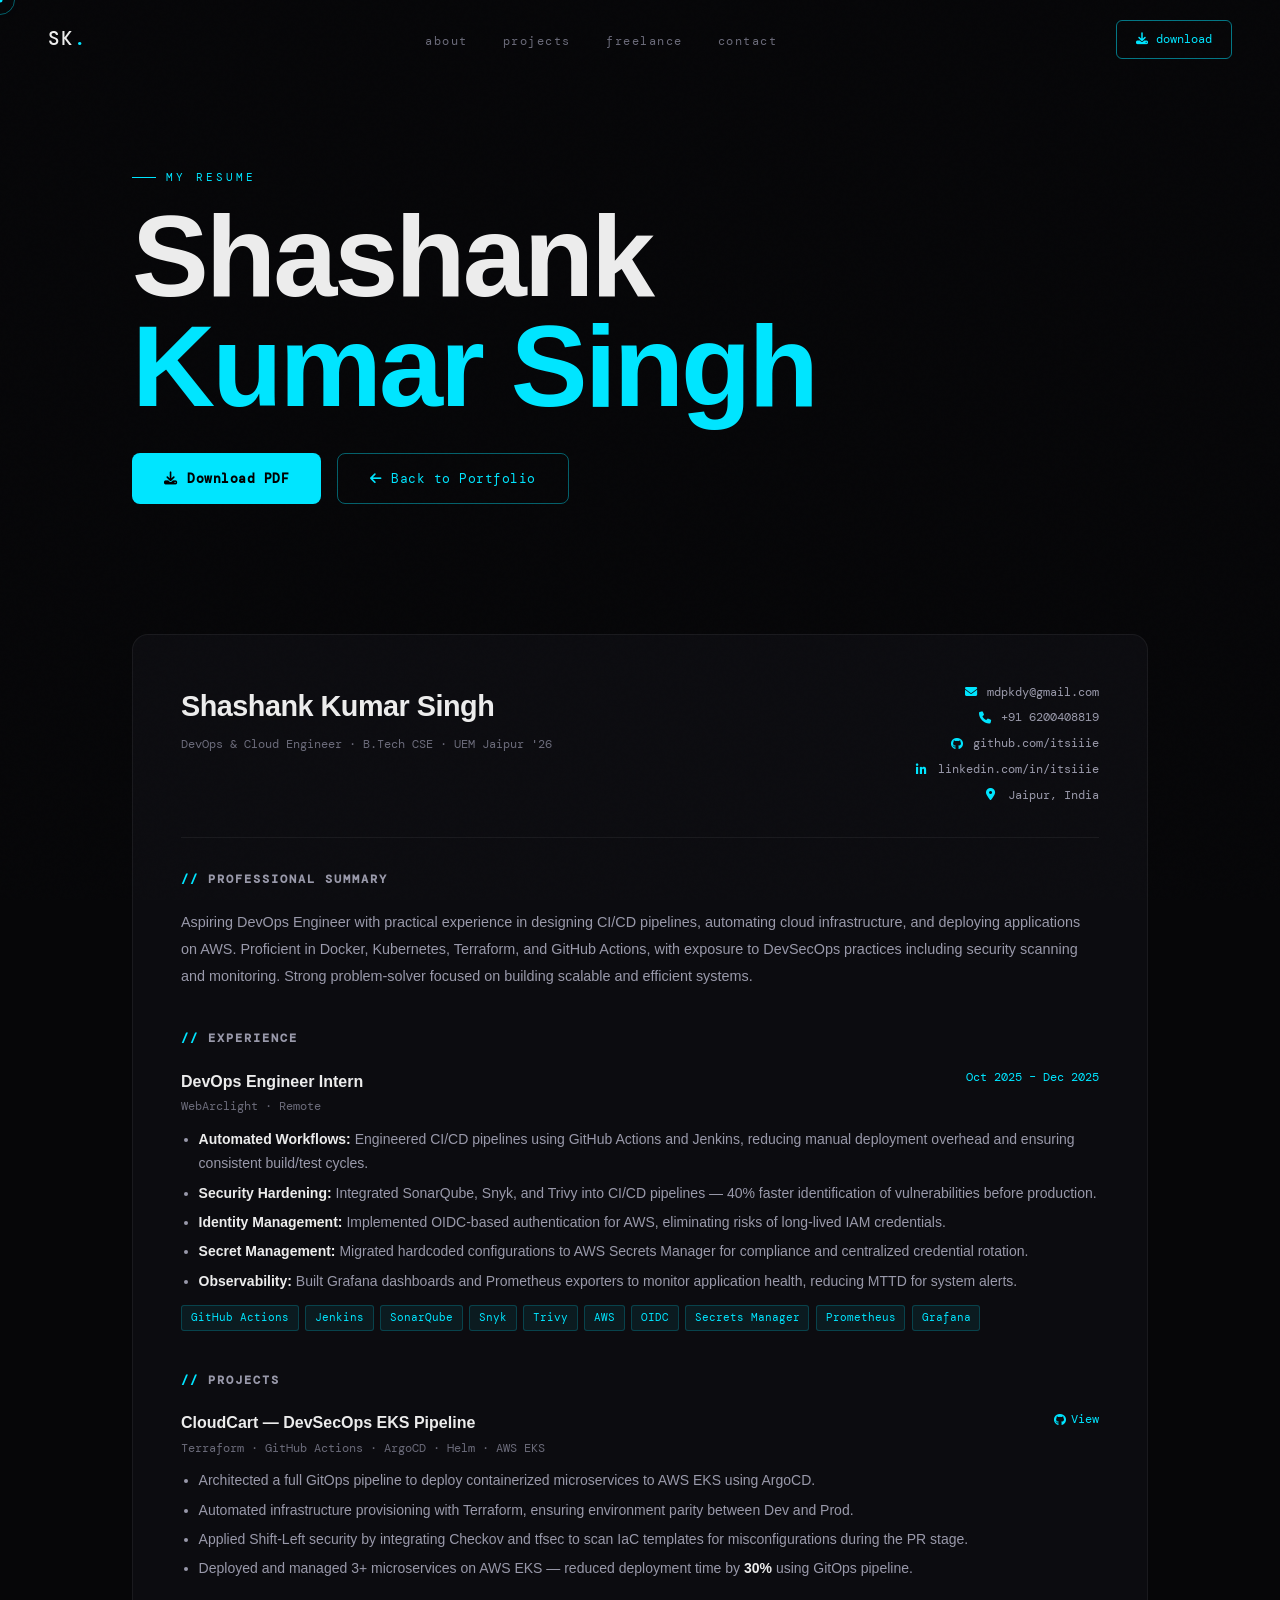
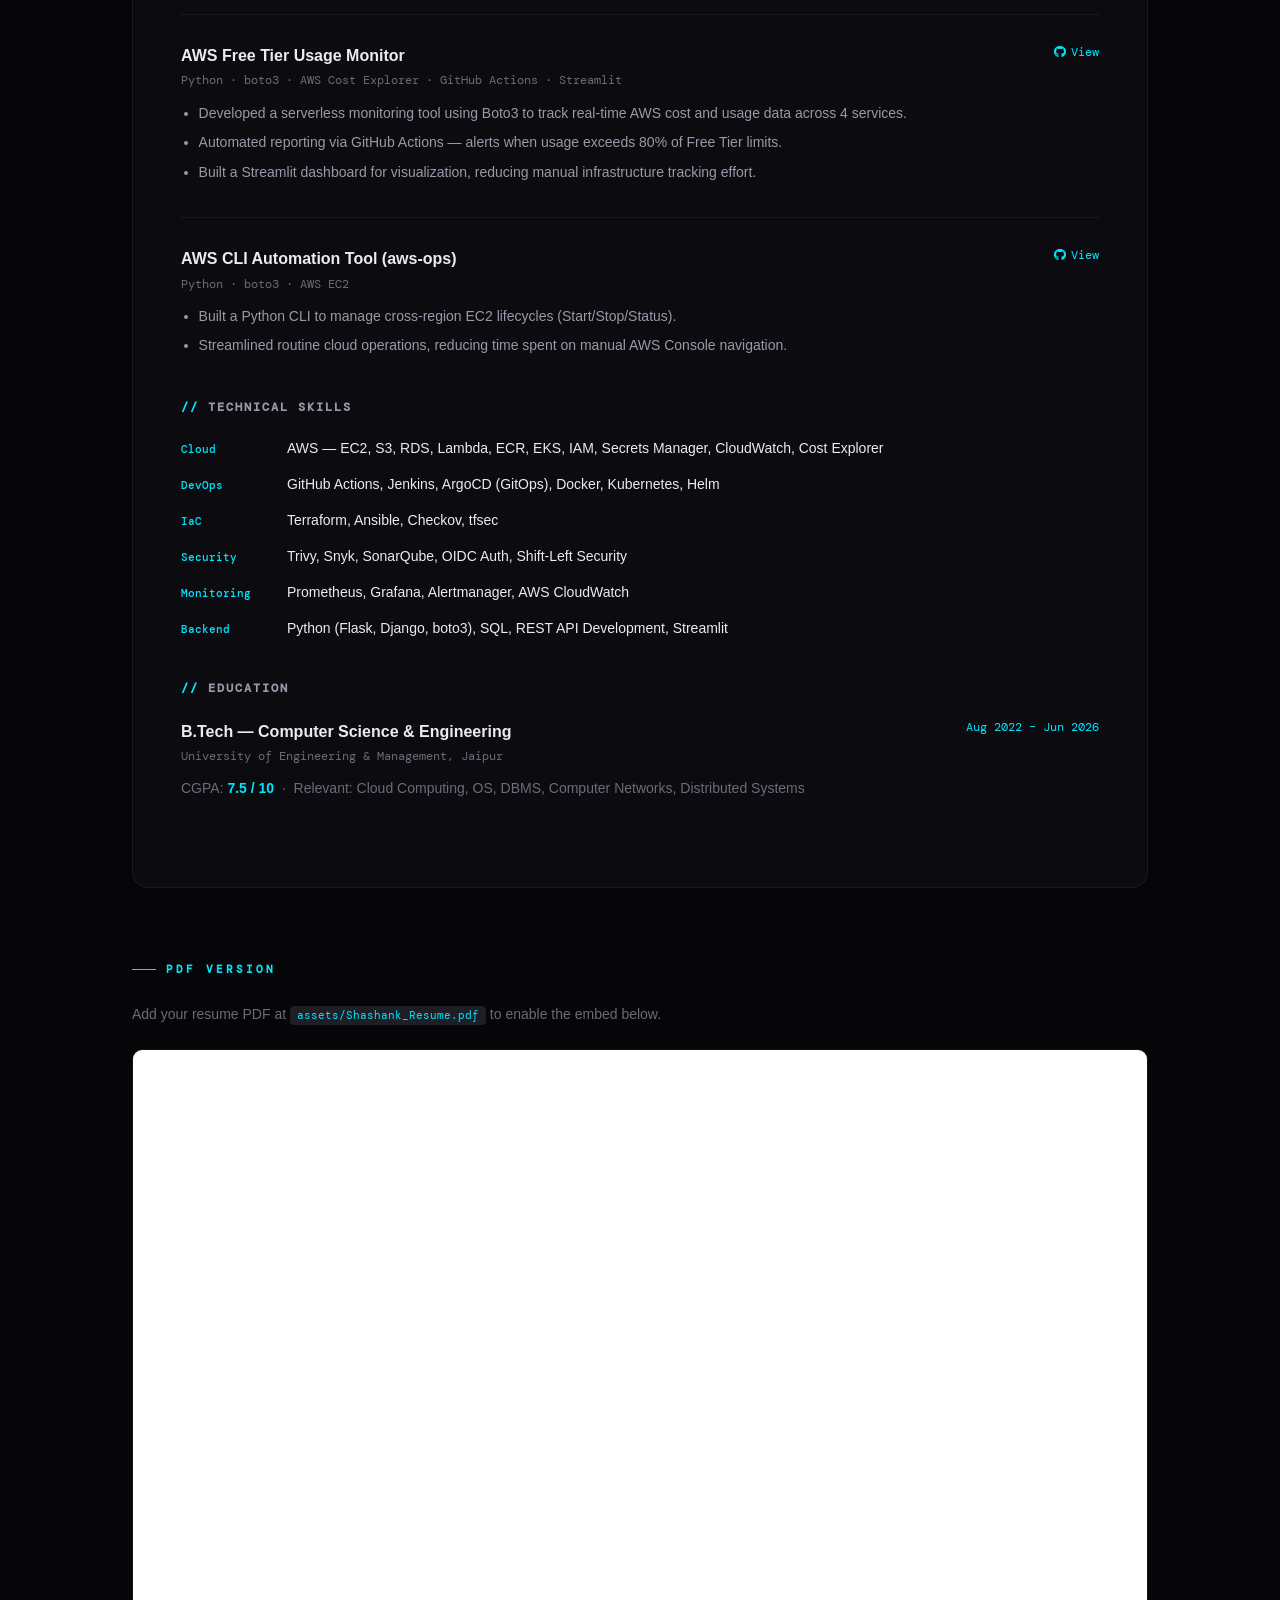
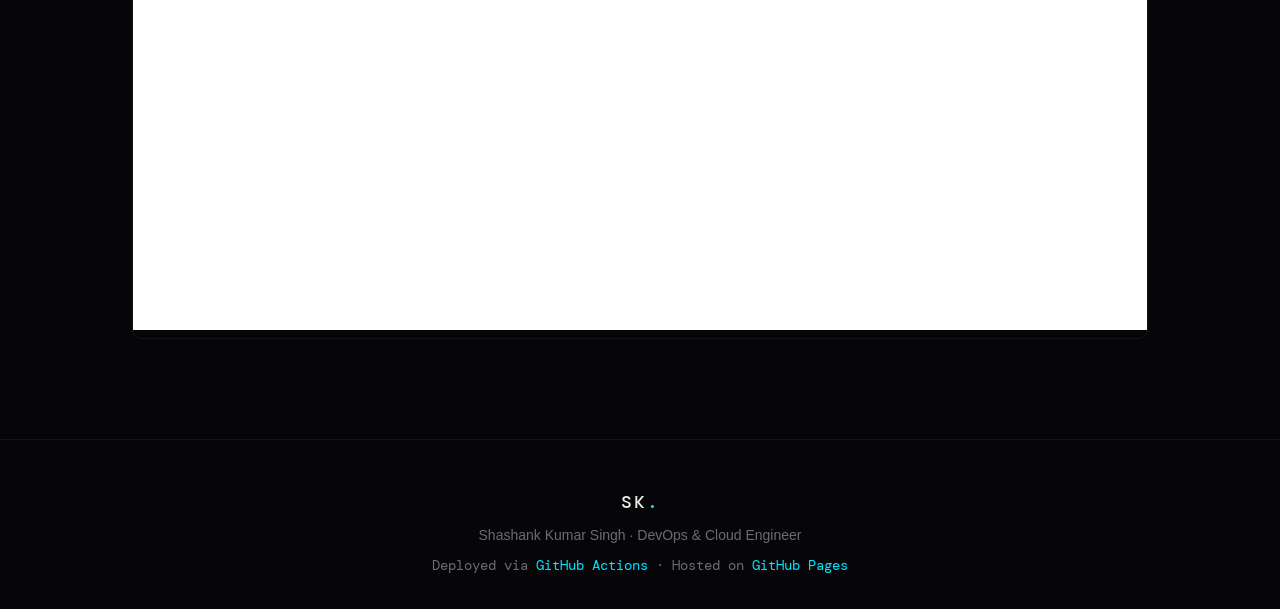
==== commit 40091bc3: "🚀 launch v1.2" ====
--- a/resume.html
+++ b/resume.html
@@ -210,7 +210,7 @@
           Add your resume PDF at <code>assets/Shashank_Resume.pdf</code> to enable the embed below.
         </p>
         <div class="pdf-frame-wrap">
-          <iframe src="assets/Shashank_Resume.pdf" class="pdf-frame" title="Shashank Kumar Singh — Resume">
+          <iframe src="assets/images/Shashank_Resume.pdf" class="pdf-frame" title="Shashank Kumar Singh — Resume">
             <p>PDF not loading? <a href="assets/Shashank_Resume.pdf" class="accent">Download it here</a>.</p>
           </iframe>
         </div>
